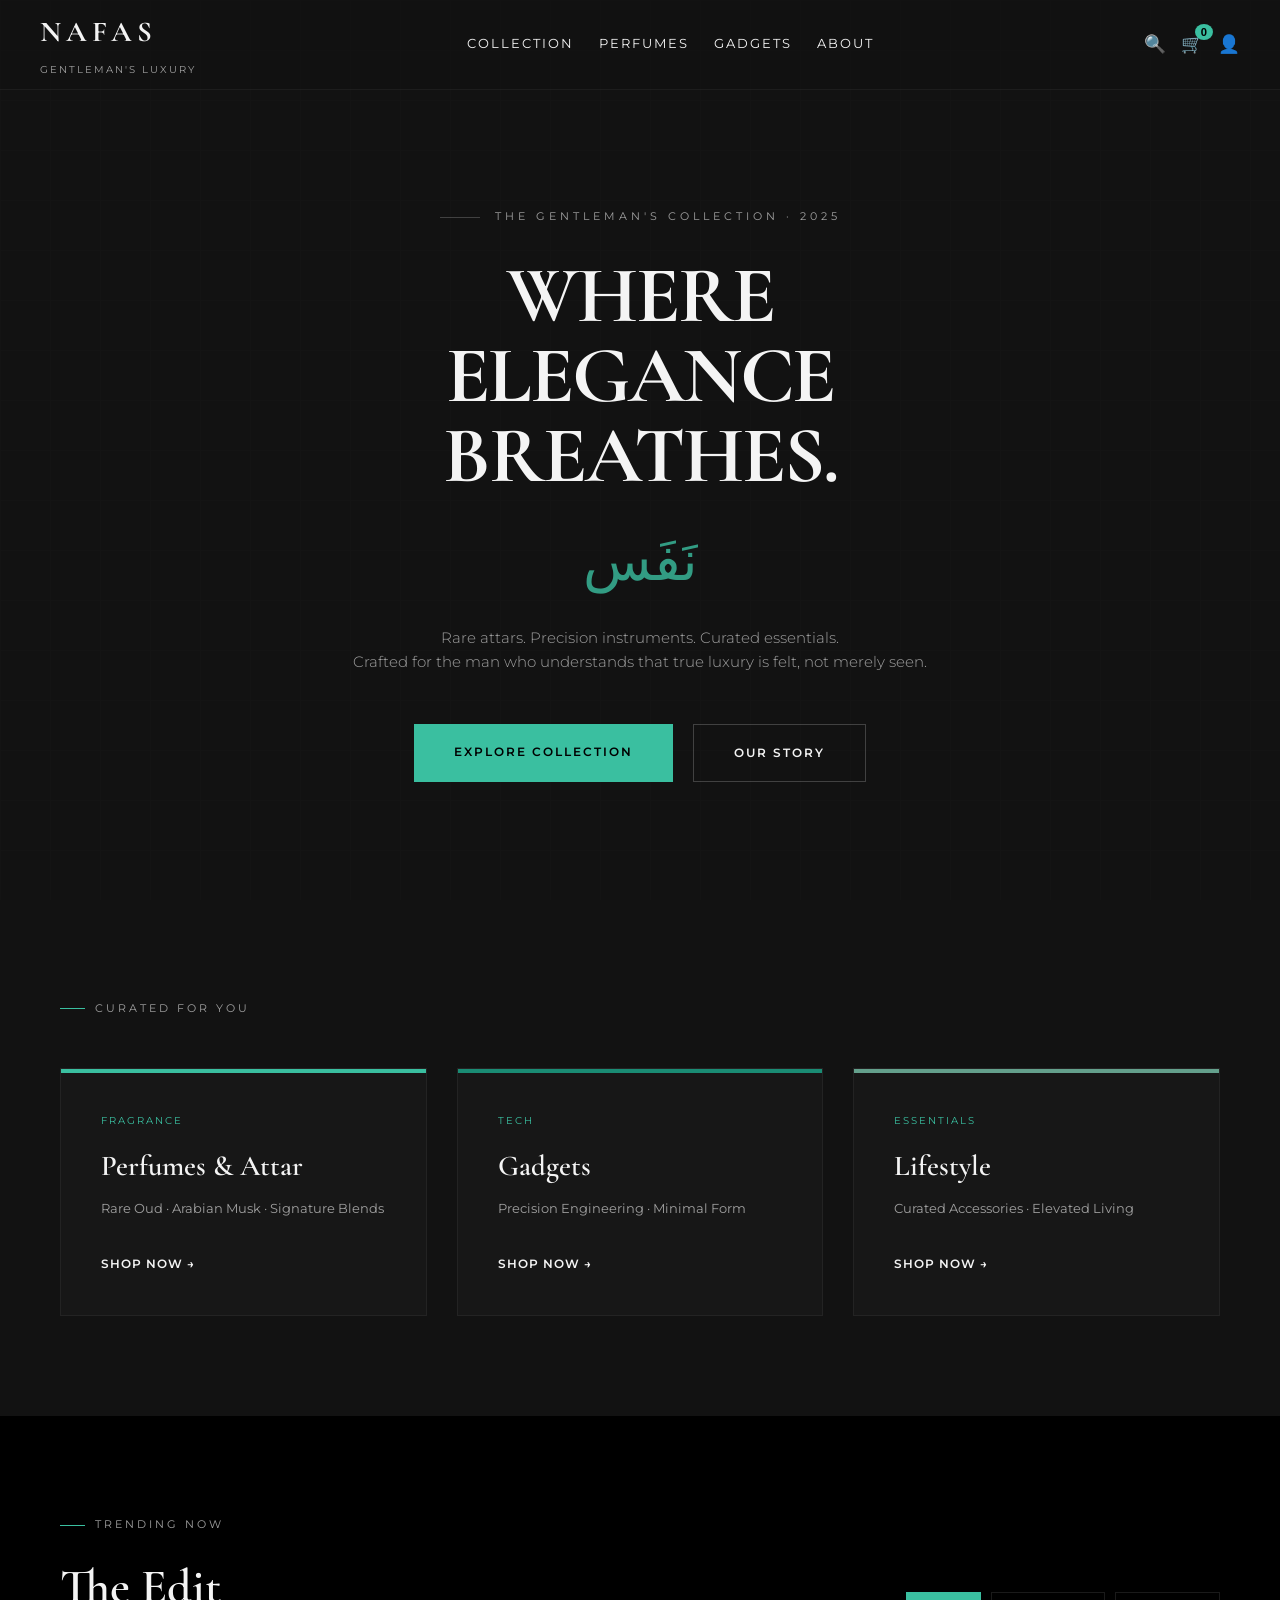
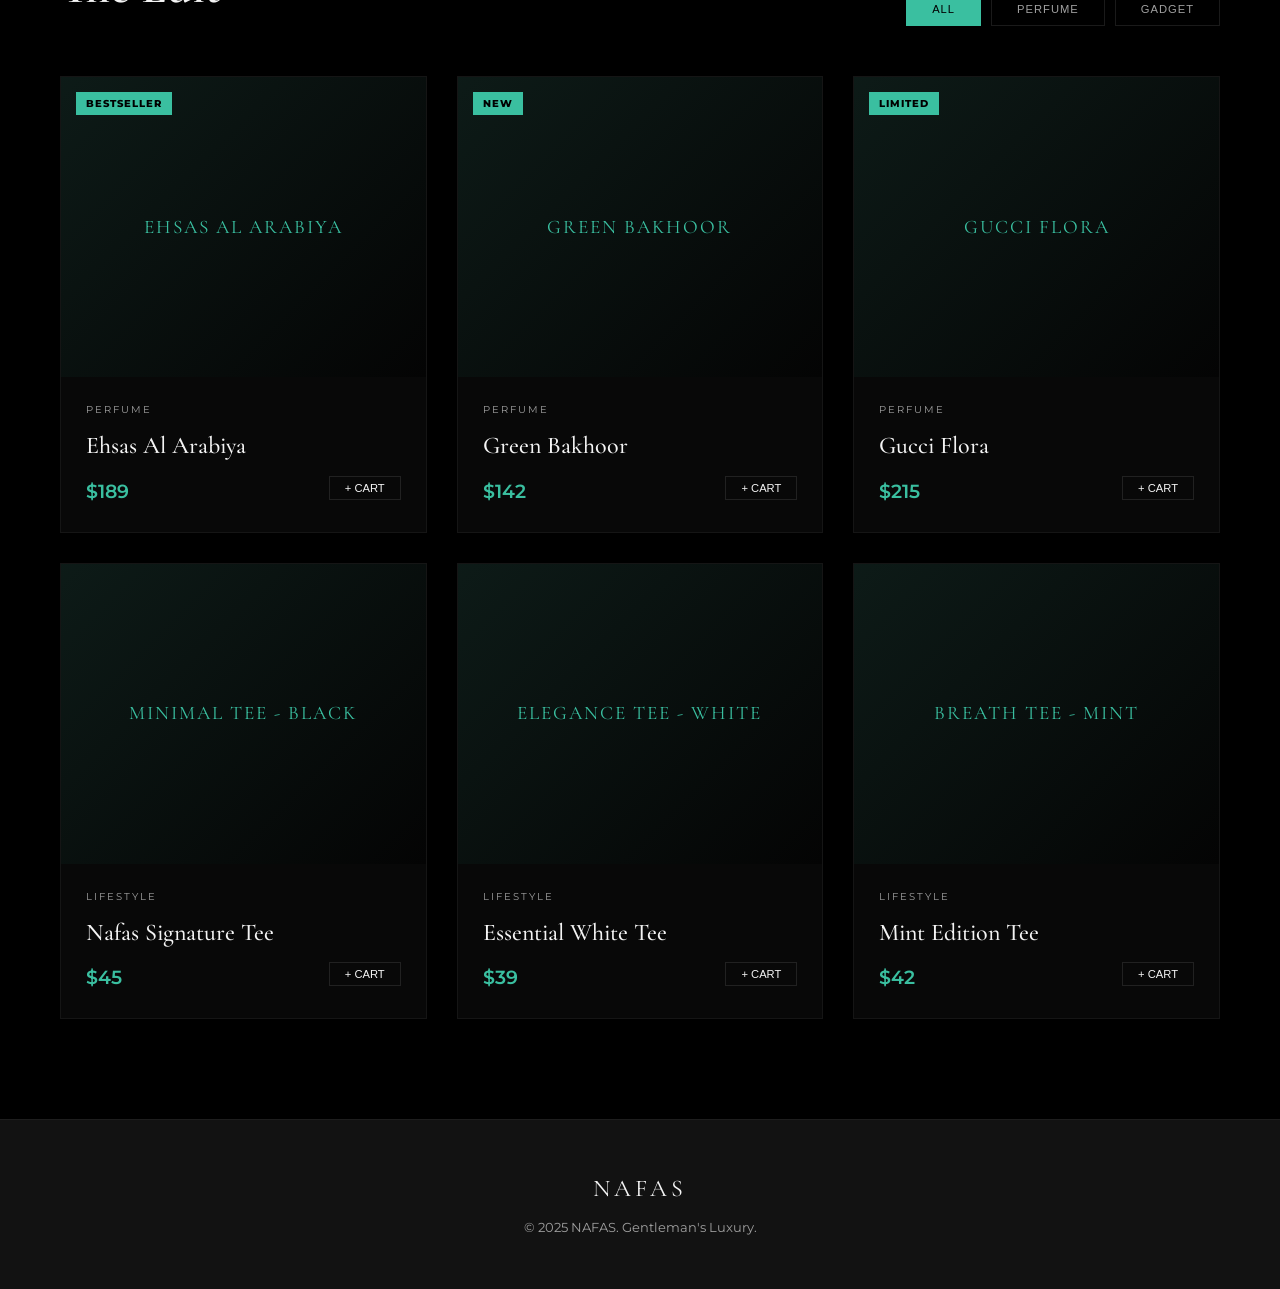
==== index.html @ 3e306fe2 "added premium section" ====
<!DOCTYPE html>
<html lang="en">

<head>
    <meta charset="UTF-8">
    <meta name="viewport" content="width=device-width, initial-scale=1.0">
    <title>NAFAS | Gentleman's Luxury</title>
    <link
        href="https://fonts.googleapis.com/css2?family=Cormorant+Garamond:wght@600;700&family=Montserrat:wght@300;400;600&display=swap"
        rel="stylesheet">
    <link rel="stylesheet" href="style.css">
</head>

<body>

    <header id="header">
        <div class="logo">
            <span class="logo-name">NAFAS</span>
            <span class="logo-tag">GENTLEMAN'S LUXURY</span>
        </div>
        <nav>
            <a href="#products">Collection</a>
            <a href="#products">Perfumes</a>
            <a href="#products">Gadgets</a>
            <a href="#about">About</a>
        </nav>
        <div class="header-icons">
            <button class="icon-btn" title="Search">🔍</button>
            <button class="icon-btn" id="cart-open-btn" title="Cart">
                🛒 <span class="cart-badge" id="cart-badge">0</span>
            </button>
            <button class="icon-btn" title="Account">👤</button>
        </div>
    </header>

    <section class="hero" id="home">
        <div class="hero-grid-bg"></div>
        <div class="hero-content">
            <div class="hero-eyebrow">
                <div class="eyebrow-line"></div>
                <span class="eyebrow-text">THE GENTLEMAN'S COLLECTION · 2025</span>
            </div>
            <h1 class="hero-title">WHERE<br>ELEGANCE<br>BREATHES.</h1>
            <div class="hero-arabic">نَفَس</div>
            <p class="hero-desc">
                Rare attars. Precision instruments. Curated essentials.<br>
                Crafted for the man who understands that true luxury is felt, not merely seen.
            </p>
            <div class="hero-ctas">
                <a href="#products" class="btn btn-primary">EXPLORE COLLECTION</a>
                <a href="#about" class="btn btn-outline">OUR STORY</a>
            </div>
        </div>
    </section>

    <section class="categories">
        <div class="container">
            <div class="section-eyebrow">
                <div class="section-eyebrow-line"></div>
                <span class="section-eyebrow-text">CURATED FOR YOU</span>
            </div>
            <div class="cat-grid">
                <div class="cat-card">
                    <div class="cat-top-bar mint"></div>
                    <div class="cat-body">
                        <div class="cat-tag">FRAGRANCE</div>
                        <h3>Perfumes & Attar</h3>
                        <p>Rare Oud · Arabian Musk · Signature Blends</p>
                        <a href="#products" class="cat-cta">SHOP NOW →</a>
                    </div>
                </div>
                <div class="cat-card">
                    <div class="cat-top-bar dark-mint"></div>
                    <div class="cat-body">
                        <div class="cat-tag">TECH</div>
                        <h3>Gadgets</h3>
                        <p>Precision Engineering · Minimal Form</p>
                        <a href="#products" class="cat-cta">SHOP NOW →</a>
                    </div>
                </div>
                <div class="cat-card">
                    <div class="cat-top-bar soft-mint"></div>
                    <div class="cat-body">
                        <div class="cat-tag">ESSENTIALS</div>
                        <h3>Lifestyle</h3>
                        <p>Curated Accessories · Elevated Living</p>
                        <a href="#products" class="cat-cta">SHOP NOW →</a>
                    </div>
                </div>
            </div>
        </div>
    </section>

    <section class="products" id="products">
        <div class="container">
            <div class="products-header">
                <div>
                    <div class="section-eyebrow">
                        <div class="section-eyebrow-line"></div>
                        <span class="section-eyebrow-text">TRENDING NOW</span>
                    </div>
                    <h2 class="section-heading">The Edit</h2>
                </div>
                <div class="filters">
                    <button class="filter-btn active">ALL</button>
                    <button class="filter-btn">PERFUME</button>
                    <button class="filter-btn">GADGET</button>
                </div>
            </div>
            <div class="product-grid" id="product-grid">
                <div class="product-card">
                    <div class="badge">BESTSELLER</div>
                    <div class="product-img">Ehsas Al Arabiya</div>
                    <div class="product-info">
                        <span class="cat">PERFUME</span>
                        <h3>Ehsas Al Arabiya</h3>
                        <p class="price">$189</p>
                        <button class="add-to-cart-btn">+ CART</button>
                    </div>
                </div>

                <div class="product-card">
                    <div class="badge">NEW</div>
                    <div class="product-img">Green Bakhoor</div>
                    <div class="product-info">
                        <span class="cat">PERFUME</span>
                        <h3>Green Bakhoor</h3>
                        <p class="price">$142</p>
                        <button class="add-to-cart-btn">+ CART</button>
                    </div>
                </div>

                <div class="product-card">
                    <div class="badge">LIMITED</div>
                    <div class="product-img">Gucci Flora</div>
                    <div class="product-info">
                        <span class="cat">PERFUME</span>
                        <h3>Gucci Flora</h3>
                        <p class="price">$215</p>
                        <button class="add-to-cart-btn">+ CART</button>
                    </div>
                </div>

                <div class="product-card">
                    <div class="product-img">Minimal Tee - Black</div>
                    <div class="product-info">
                        <span class="cat">LIFESTYLE</span>
                        <h3>Nafas Signature Tee</h3>
                        <p class="price">$45</p>
                        <button class="add-to-cart-btn">+ CART</button>
                    </div>
                </div>

                <div class="product-card">
                    <div class="product-img">Elegance Tee - White</div>
                    <div class="product-info">
                        <span class="cat">LIFESTYLE</span>
                        <h3>Essential White Tee</h3>
                        <p class="price">$39</p>
                        <button class="add-to-cart-btn">+ CART</button>
                    </div>
                </div>

                <div class="product-card">
                    <div class="product-img">Breath Tee - Mint</div>
                    <div class="product-info">
                        <span class="cat">LIFESTYLE</span>
                        <h3>Mint Edition Tee</h3>
                        <p class="price">$42</p>
                        <button class="add-to-cart-btn">+ CART</button>
                    </div>
                </div>
            </div>
        </div>
    </section>

    <footer id="footer">
        <div class="container">
            <div class="footer-logo">NAFAS</div>
            <p>&copy; 2025 NAFAS. Gentleman's Luxury.</p>
        </div>
    </footer>

</body>

</html>
---- style.css ----
/* ১. কালার এবং ফন্ট ভেরিয়েবল - ক্লডের কালার প্যালেট */
:root {
    --mint: #3ABFA0;
    /* ক্লডের মেইন মিন্ট গ্রিন */
    --mint-dark: #1A8C74;
    /* ডার্ক ক্যাটাগরি বারের জন্য */
    --mint-soft: #64A08C;
    /* সফট ক্যাটাগরি বারের জন্য */
    --bg-dark: #121212;
    /* ডার্ক ব্যাকগ্রাউন্ড */
    --bg-grid: #1a1a1a;
    /* গ্রিড লাইনের কালার */
    --text-light: #f4f4f4;
    --text-muted: #a0a0a0;
    --font-fancy: 'Cormorant Garamond', serif;
    --font-main: 'Montserrat', sans-serif;
}

* {
    margin: 0;
    padding: 0;
    box-sizing: border-box;
}

body {
    font-family: var(--font-main);
    background-color: var(--bg-dark);
    color: var(--text-light);
    line-height: 1.6;
    overflow-x: hidden;
    scroll-behavior: smooth;
}

.container {
    max-width: 1200px;
    margin: 0 auto;
    padding: 0 20px;
}

/* ২. হেডার ডিজাইন - ক্লডের মতো ক্লিন এবং পজিশনড */
#header {
    height: 90px;
    display: flex;
    justify-content: space-between;
    align-items: center;
    padding: 0 40px;
    background: rgba(18, 18, 18, 0.95);
    position: fixed;
    top: 0;
    width: 100%;
    z-index: 1000;
    border-bottom: 1px solid rgba(255, 255, 255, 0.05);
}

.logo {
    text-align: left;
}

.logo-name {
    font-family: var(--font-fancy);
    font-size: 1.8rem;
    letter-spacing: 5px;
    font-weight: 700;
    display: block;
}

.logo-tag {
    font-size: 0.6rem;
    letter-spacing: 2px;
    color: var(--text-muted);
    text-transform: uppercase;
}

#header nav {
    display: flex;
    gap: 25px;
}

#header nav a {
    text-decoration: none;
    color: var(--text-light);
    font-size: 0.8rem;
    letter-spacing: 2px;
    text-transform: uppercase;
    font-weight: 400;
    transition: 0.3s;
}

#header nav a:hover {
    color: var(--mint);
}

.header-icons {
    display: flex;
    gap: 15px;
    align-items: center;
}

.icon-btn {
    background: none;
    border: none;
    color: var(--text-light);
    font-size: 1.1rem;
    cursor: pointer;
    position: relative;
}

.cart-badge {
    background: var(--mint);
    color: #000;
    font-size: 0.7rem;
    font-weight: bold;
    padding: 2px 6px;
    border-radius: 50%;
    position: absolute;
    top: -10px;
    right: -10px;
}

/* ৩. হিরো সেকশন - গ্রিড ব্যাকগ্রাউন্ড এবং টেক্সট লেআউট */
.hero {
    height: 100vh;
    display: flex;
    align-items: center;
    justify-content: center;
    text-align: center;
    position: relative;
    padding-top: 90px;
    /* হেডারের জন্য */
}

/* CSS দিয়ে ডার্ক গ্রিড ব্যাকগ্রাউন্ড বানানো */
.hero-grid-bg {
    position: absolute;
    top: 0;
    left: 0;
    width: 100%;
    height: 100%;
    background-color: var(--bg-dark);
    background-image:
        linear-gradient(var(--bg-grid) 1px, transparent 1px),
        linear-gradient(90deg, var(--bg-grid) 1px, transparent 1px);
    background-size: 50px 50px;
    /* গ্রিডের আকার */
    opacity: 0.3;
}

.hero-content {
    z-index: 10;
    max-width: 800px;
}

.hero-eyebrow {
    display: flex;
    align-items: center;
    justify-content: center;
    gap: 15px;
    margin-bottom: 30px;
}

.eyebrow-line {
    width: 40px;
    height: 1px;
    background: rgba(255, 255, 255, 0.2);
}

.eyebrow-text {
    font-size: 0.7rem;
    letter-spacing: 4px;
    color: var(--text-muted);
}

.hero-title {
    font-family: var(--font-fancy);
    font-size: 5rem;
    line-height: 1;
    font-weight: 700;
    text-transform: uppercase;
    letter-spacing: -2px;
    margin-bottom: 20px;
}

.hero-arabic {
    font-size: 3.5rem;
    color: var(--mint);
    opacity: 0.8;
    margin-bottom: 20px;
    font-weight: 400;
}

.hero-desc {
    font-size: 0.95rem;
    color: var(--text-muted);
    margin-bottom: 50px;
    font-weight: 300;
}

.hero-ctas {
    display: flex;
    gap: 20px;
    justify-content: center;
}

/* বাটন ডিজাইন */
.btn {
    padding: 18px 40px;
    text-decoration: none;
    font-size: 0.75rem;
    letter-spacing: 2px;
    text-transform: uppercase;
    font-weight: 600;
    transition: 0.4s;
}

.btn-primary {
    background-color: var(--mint);
    color: #000;
}

.btn-primary:hover {
    background-color: #fff;
}

.btn-outline {
    border: 1px solid rgba(255, 255, 255, 0.2);
    color: var(--text-light);
}

.btn-outline:hover {
    border-color: var(--mint);
    color: var(--mint);
}

/* ৪. ক্যাটাগরি সেকশন */
.categories {
    padding: 100px 0;
    background: var(--bg-dark);
}

.cat-grid {
    display: grid;
    grid-template-columns: repeat(3, 1fr);
    gap: 30px;
    margin-top: 50px;
}

.cat-card {
    background: rgba(255, 255, 255, 0.02);
    border: 1px solid rgba(255, 255, 255, 0.05);
    transition: 0.3s;
    position: relative;
    overflow: hidden;
}

.cat-card:hover {
    border-color: var(--mint);
    transform: translateY(-5px);
}

.cat-top-bar {
    height: 4px;
    width: 100%;
}

.cat-top-bar.mint {
    background: var(--mint);
}

.cat-top-bar.dark-mint {
    background: var(--mint-dark);
}

.cat-top-bar.soft-mint {
    background: var(--mint-soft);
}

.cat-body {
    padding: 40px;
    position: relative;
}

.cat-tag {
    font-size: 0.6rem;
    letter-spacing: 2px;
    color: var(--mint);
    margin-bottom: 15px;
}

.cat-card h3 {
    font-family: var(--font-fancy);
    font-size: 1.8rem;
    margin-bottom: 10px;
    font-weight: 600;
}

.cat-card p {
    font-size: 0.8rem;
    color: var(--text-muted);
    margin-bottom: 30px;
}

.cat-cta {
    text-decoration: none;
    color: var(--text-light);
    font-size: 0.75rem;
    font-weight: 600;
    letter-spacing: 1px;
}

/* ৫. প্রোডাক্ট সেকশন */
.products {
    padding: 100px 0;
    background: #000;
}

/* কালো ব্যাকগ্রাউন্ড প্রোডাক্টের জন্য */
.products-header {
    display: flex;
    justify-content: space-between;
    align-items: flex-end;
    margin-bottom: 50px;
}

.section-eyebrow {
    display: flex;
    align-items: center;
    gap: 10px;
    margin-bottom: 15px;
}

.section-eyebrow-line {
    width: 25px;
    height: 1px;
    background: var(--mint);
}

.section-eyebrow-text {
    font-size: 0.7rem;
    letter-spacing: 3px;
    color: var(--text-muted);
    text-transform: uppercase;
}

.section-heading {
    font-family: var(--font-fancy);
    font-size: 3rem;
    font-weight: 600;
}

.filters {
    display: flex;
    gap: 10px;
}

.filter-btn {
    background: none;
    border: 1px solid rgba(255, 255, 255, 0.1);
    color: var(--text-muted);
    padding: 10px 25px;
    font-size: 0.7rem;
    letter-spacing: 1px;
    cursor: pointer;
    transition: 0.3s;
}

.filter-btn.active,
.filter-btn:hover {
    background: var(--mint);
    color: #000;
    border-color: var(--mint);
}

/* প্রোডাক্ট গ্রিড ২ লাইনে ৩টি করে */
.product-grid {
    display: grid;
    grid-template-columns: repeat(3, 1fr);
    /* ৩টি কলাম */
    gap: 30px;
    width: 100%;
}

.product-card {
    background: rgba(255, 255, 255, 0.03);
    border: 1px solid rgba(255, 255, 255, 0.05);
    position: relative;
    transition: 0.4s;
    text-align: left;
}

.product-card:hover {
    border-color: var(--mint);
    transform: translateY(-5px);
}

.product-img {
    height: 300px;
    background: linear-gradient(135deg, rgba(58, 191, 160, 0.1), rgba(0, 0, 0, 0.5));
    display: flex;
    align-items: center;
    justify-content: center;
    font-family: var(--font-fancy);
    font-size: 1.2rem;
    letter-spacing: 2px;
    color: var(--mint);
    text-transform: uppercase;
}

.badge {
    position: absolute;
    top: 15px;
    left: 15px;
    background: var(--mint);
    color: #000;
    font-size: 0.6rem;
    font-weight: 800;
    padding: 4px 10px;
    z-index: 5;
    letter-spacing: 1px;
}

.product-info {
    padding: 25px;
}

.cat {
    font-size: 0.6rem;
    letter-spacing: 2px;
    color: var(--text-muted);
    display: block;
    margin-bottom: 10px;
}

.product-info h3 {
    font-family: var(--font-fancy);
    font-size: 1.5rem;
    margin-bottom: 10px;
    font-weight: 500;
}

.price {
    color: var(--mint);
    font-weight: 600;
    font-size: 1.2rem;
    display: inline-block;
}

.add-to-cart-btn {
    float: right;
    background: none;
    border: 1px solid rgba(255, 255, 255, 0.1);
    color: var(--text-light);
    padding: 5px 15px;
    font-size: 0.7rem;
    cursor: pointer;
    transition: 0.3s;
}

.add-to-cart-btn:hover {
    background: var(--white);
    color: #000;
}

/* মোবাইল রেসপন্সিভ - ফোনে গেলে ১টি করে কলাম হবে */
@media (max-width: 900px) {
    .product-grid {
        grid-template-columns: repeat(2, 1fr);
    }
}

@media (max-width: 600px) {
    .product-grid {
        grid-template-columns: 1fr;
    }
}

.product-placeholder {
    color: var(--text-muted);
    font-size: 0.9rem;
}

/* ৬. ফুটার */
footer {
    padding: 50px 0;
    text-align: center;
    border-top: 1px solid rgba(255, 255, 255, 0.05);
    background: var(--bg-dark);
}

.footer-logo {
    font-family: var(--font-fancy);
    font-size: 1.5rem;
    letter-spacing: 4px;
    margin-bottom: 10px;
}

footer p {
    font-size: 0.8rem;
    color: var(--text-muted);
}
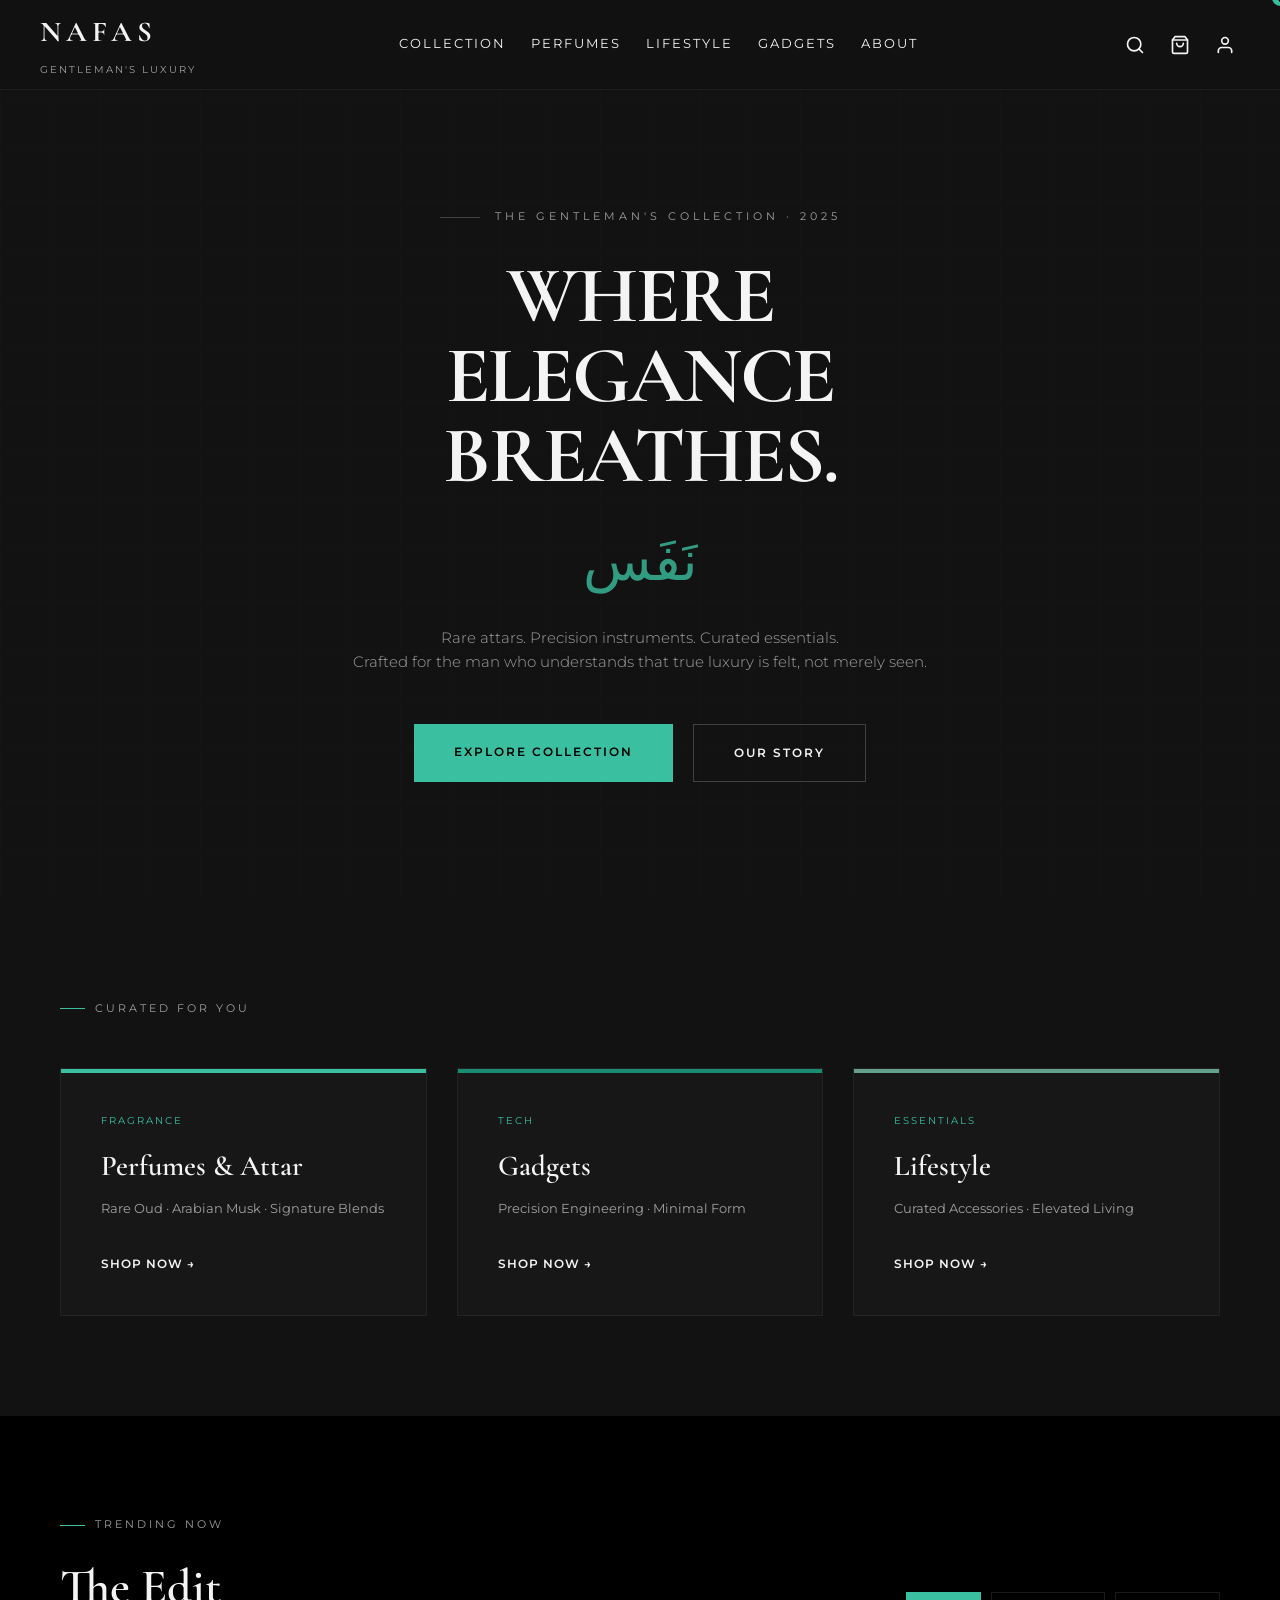
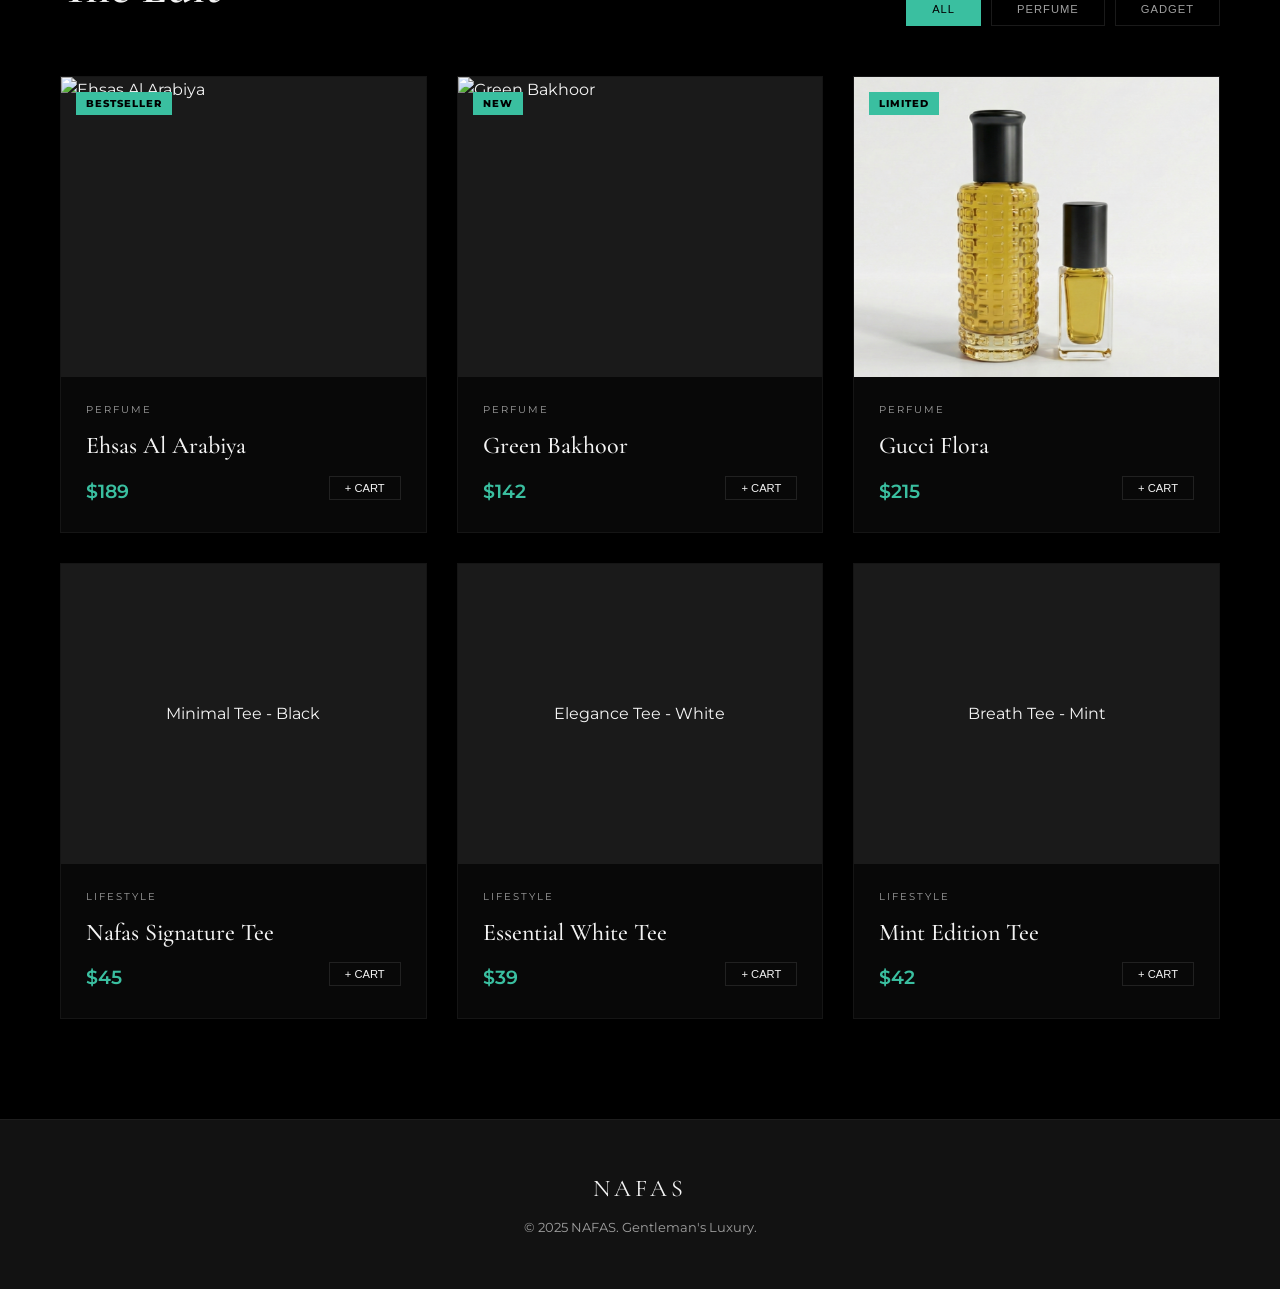
==== commit 2b951ccc: "Image section Update" ====
--- a/index.html
+++ b/index.html
@@ -21,15 +21,36 @@
         <nav>
             <a href="#products">Collection</a>
             <a href="#products">Perfumes</a>
+            <a href="#products">Lifestyle</a>
             <a href="#products">Gadgets</a>
             <a href="#about">About</a>
         </nav>
         <div class="header-icons">
-            <button class="icon-btn" title="Search">🔍</button>
+            <button class="icon-btn" title="Search">
+                <svg width="20" height="20" viewBox="0 0 24 24" fill="none" stroke="currentColor" stroke-width="2"
+                    stroke-linecap="round" stroke-linejoin="round">
+                    <circle cx="11" cy="11" r="8"></circle>
+                    <line x1="21" y1="21" x2="16.65" y2="16.65"></line>
+                </svg>
+            </button>
+
             <button class="icon-btn" id="cart-open-btn" title="Cart">
-                🛒 <span class="cart-badge" id="cart-badge">0</span>
+                <svg width="20" height="20" viewBox="0 0 24 24" fill="none" stroke="currentColor" stroke-width="2"
+                    stroke-linecap="round" stroke-linejoin="round">
+                    <path d="M6 2 3 6v14a2 2 0 0 0 2 2h14a2 2 0 0 0 2-2V6l-3-4Z"></path>
+                    <line x1="3" y1="6" x2="21" y2="6"></line>
+                    <path d="M16 10a4 4 0 0 1-8 0"></path>
+                </svg>
+                <span class="cart-badge" id="cart-badge">0</span>
             </button>
-            <button class="icon-btn" title="Account">👤</button>
+
+            <button class="icon-btn" title="Account">
+                <svg width="20" height="20" viewBox="0 0 24 24" fill="none" stroke="currentColor" stroke-width="2"
+                    stroke-linecap="round" stroke-linejoin="round">
+                    <path d="M20 21v-2a4 4 0 0 0-4-4H8a4 4 0 0 0-4 4v2"></path>
+                    <circle cx="12" cy="7" r="4"></circle>
+                </svg>
+            </button>
         </div>
     </header>
 
@@ -110,7 +131,9 @@
             <div class="product-grid" id="product-grid">
                 <div class="product-card">
                     <div class="badge">BESTSELLER</div>
-                    <div class="product-img">Ehsas Al Arabiya</div>
+                    <div class="product-img">
+                        <img src="images/ehsas.png" alt="Ehsas Al Arabiya">
+                    </div>
                     <div class="product-info">
                         <span class="cat">PERFUME</span>
                         <h3>Ehsas Al Arabiya</h3>
@@ -121,7 +144,9 @@
 
                 <div class="product-card">
                     <div class="badge">NEW</div>
-                    <div class="product-img">Green Bakhoor</div>
+                    <div class="product-img">
+                        <img src="images/green-bakhoor.png" alt="Green Bakhoor">
+                    </div>
                     <div class="product-info">
                         <span class="cat">PERFUME</span>
                         <h3>Green Bakhoor</h3>
@@ -132,7 +157,9 @@
 
                 <div class="product-card">
                     <div class="badge">LIMITED</div>
-                    <div class="product-img">Gucci Flora</div>
+                    <div class="product-img">
+                        <img src="images/flora.png" alt="Gucci Flora">
+                    </div>
                     <div class="product-info">
                         <span class="cat">PERFUME</span>
                         <h3>Gucci Flora</h3>
--- a/style.css
+++ b/style.css
@@ -100,9 +100,22 @@
     background: none;
     border: none;
     color: var(--text-light);
-    font-size: 1.1rem;
     cursor: pointer;
-    position: relative;
+    display: flex;
+    /* আইকনটি সেন্টারে রাখার জন্য */
+    align-items: center;
+    justify-content: center;
+    padding: 5px;
+    transition: 0.3s;
+}
+
+.icon-btn svg {
+    transition: stroke 0.3s ease;
+}
+
+.icon-btn:hover svg {
+    stroke: var(--mint);
+    /* হোভার করলে মিন্ট কালার হবে */
 }
 
 .cart-badge {
@@ -393,16 +406,35 @@
 }
 
 .product-img {
+    width: 100%;
     height: 300px;
-    background: linear-gradient(135deg, rgba(58, 191, 160, 0.1), rgba(0, 0, 0, 0.5));
+    /* এখানে একটি ফিক্সড হাইট দিন, যা সব ছবির জন্য সমান হবে */
+    background-color: #1a1a1a;
+    overflow: hidden;
     display: flex;
     align-items: center;
     justify-content: center;
-    font-family: var(--font-fancy);
-    font-size: 1.2rem;
-    letter-spacing: 2px;
-    color: var(--mint);
-    text-transform: uppercase;
+}
+
+.product-img img {
+    width: 100%;
+    height: 100%;
+    /* magic property: এটি ছবিকে চ্যাপ্টা না করে ফ্রেম অনুযায়ী ক্রপ করে নেবে */
+    object-fit: cover;
+    display: block;
+    transition: transform 0.5s ease;
+}
+
+/* হোভার করলে হালকা জুম ইফেক্ট (ঐচ্ছিক) */
+.product-card:hover .product-img img {
+    transform: scale(1.05);
+}
+
+
+
+.product-card:hover .product-img img {
+    transform: scale(1.1);
+    /* হোভার করলে ছবি একটু জুম হবে (লাক্সারি ইফেক্ট) */
 }
 
 .badge {
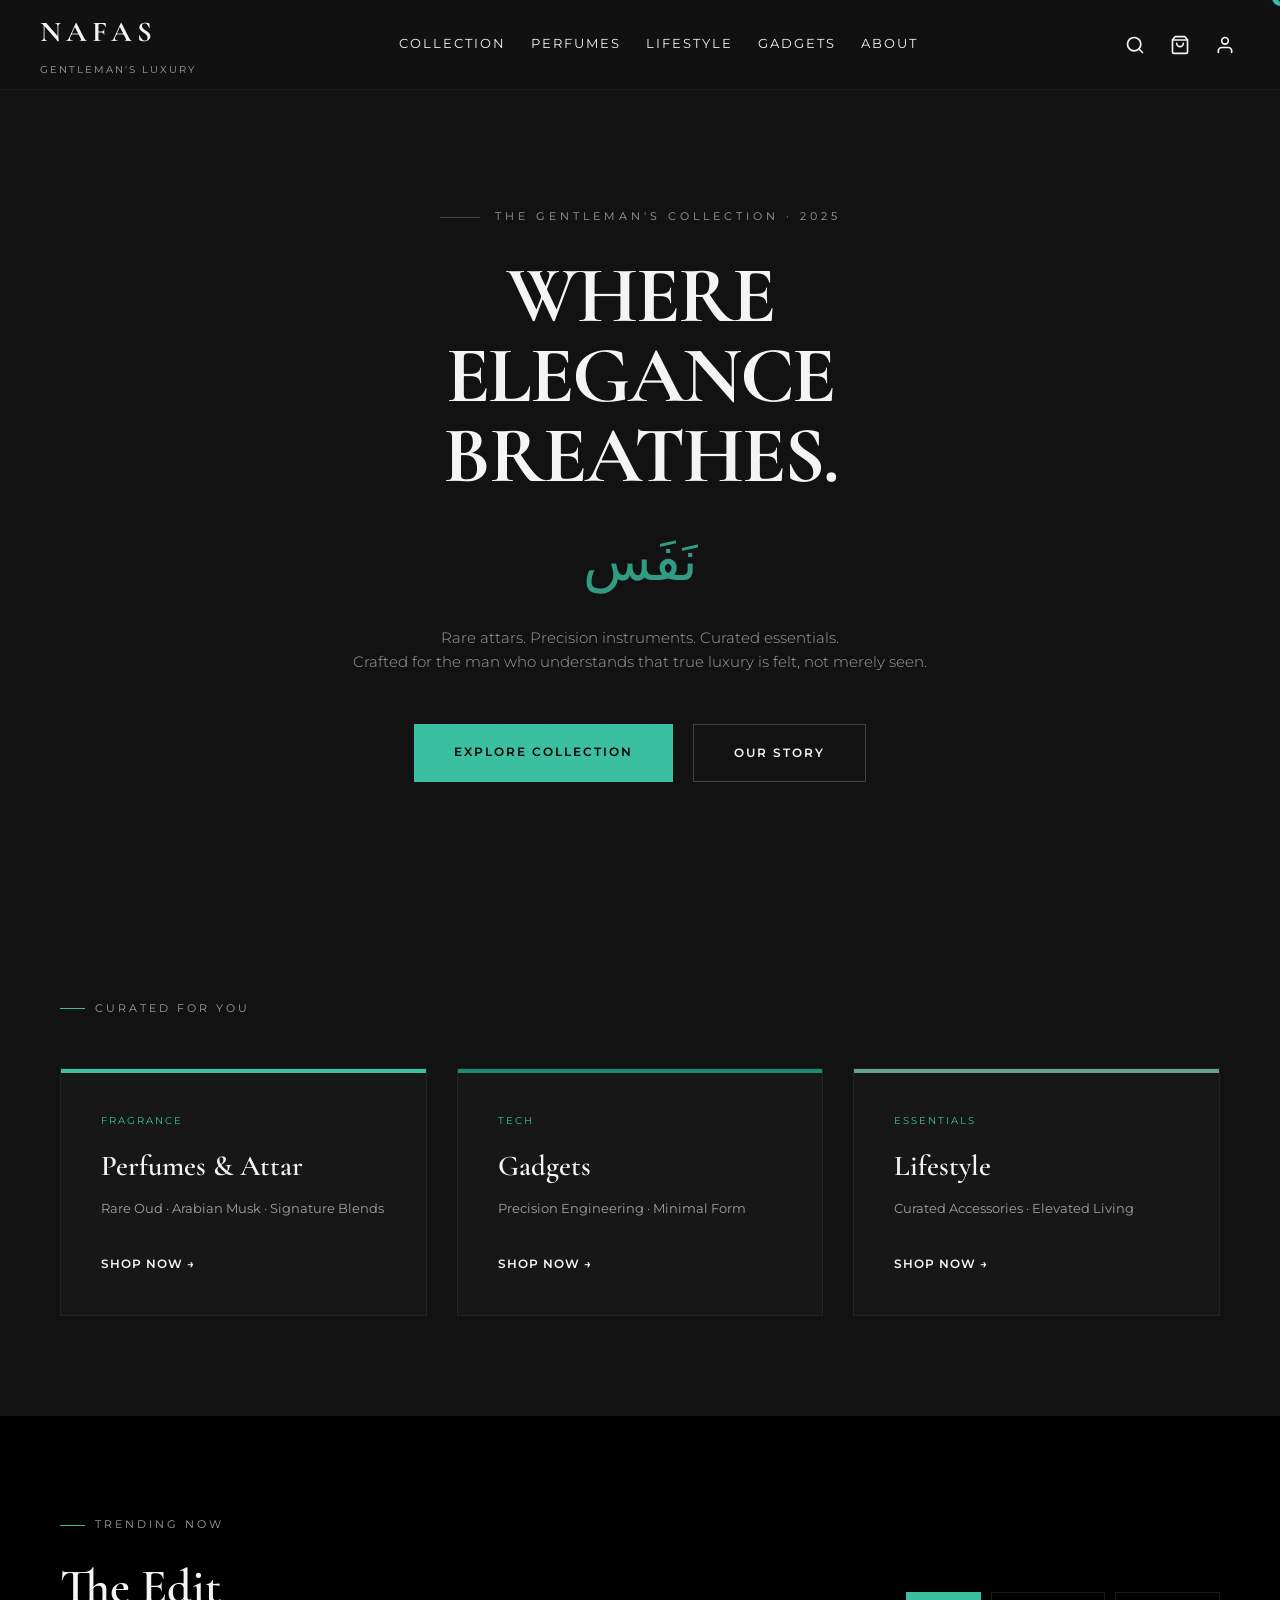
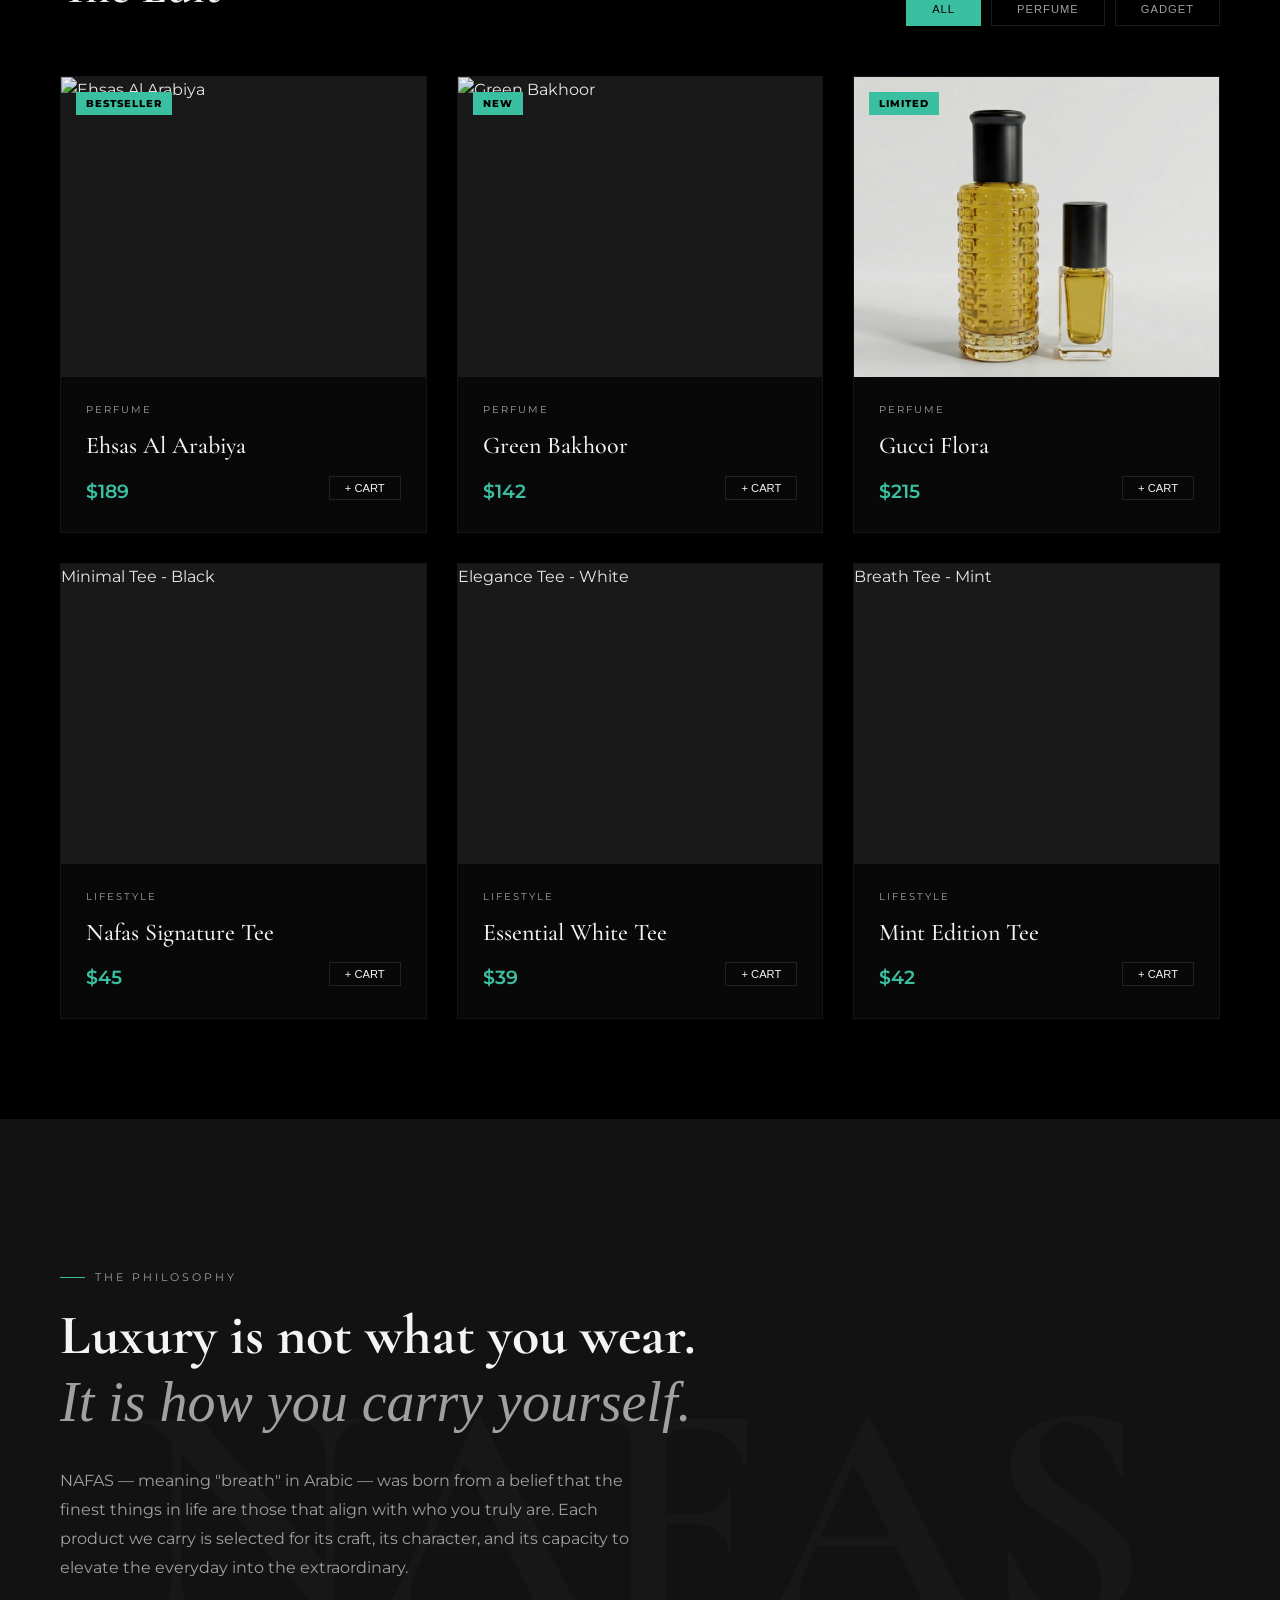
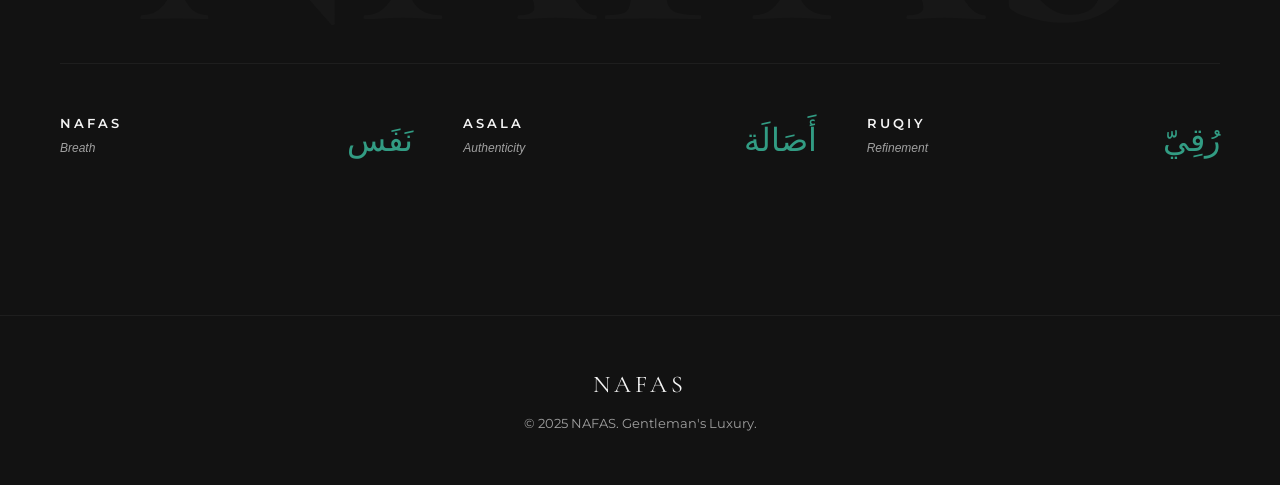
==== commit 8561f068: "new section" ====
--- a/index.html
+++ b/index.html
@@ -200,6 +200,54 @@
             </div>
         </div>
     </section>
+    
+    <section class="philosophy" id="about">
+    <div class="philosophy-watermark">NAFAS</div>
+    
+    <div class="container">
+        <div class="section-eyebrow">
+            <div class="section-eyebrow-line"></div>
+            <span class="section-eyebrow-text">THE PHILOSOPHY</span>
+        </div>
+
+        <div class="philosophy-content">
+            <h2 class="philosophy-quote">
+                Luxury is not what you wear. <br>
+                <span>It is how you carry yourself.</span>
+            </h2>
+            <p class="philosophy-body">
+                NAFAS — meaning "breath" in Arabic — was born from a belief that the finest 
+                things in life are those that align with who you truly are. Each product we 
+                carry is selected for its craft, its character, and its capacity to elevate 
+                the everyday into the extraordinary.
+            </p>
+        </div>
+
+        <div class="philosophy-words">
+            <div class="word-item">
+                <div class="word-meta">
+                    <span class="roman">NAFAS</span>
+                    <span class="meaning">Breath</span>
+                </div>
+                <div class="arabic">نَفَس</div>
+            </div>
+            <div class="word-item">
+                <div class="word-meta">
+                    <span class="roman">ASALA</span>
+                    <span class="meaning">Authenticity</span>
+                </div>
+                <div class="arabic">أَصَالَة</div>
+            </div>
+            <div class="word-item">
+                <div class="word-meta">
+                    <span class="roman">RUQIY</span>
+                    <span class="meaning">Refinement</span>
+                </div>
+                <div class="arabic">رُقِيّ</div>
+            </div>
+        </div>
+    </div>
+</section>
 
     <footer id="footer">
         <div class="container">
--- a/style.css
+++ b/style.css
@@ -406,23 +406,34 @@
 }
 
 .product-img {
+    position: relative;
+    /* ওভারলে পজিশন করার জন্য */
     width: 100%;
     height: 300px;
-    /* এখানে একটি ফিক্সড হাইট দিন, যা সব ছবির জন্য সমান হবে */
     background-color: #1a1a1a;
     overflow: hidden;
-    display: flex;
-    align-items: center;
-    justify-content: center;
+}
+
+/* ছবির ওপর একটি হালকা কালো আস্তরণ */
+.product-img::after {
+    content: '';
+    position: absolute;
+    top: 0;
+    left: 0;
+    width: 100%;
+    height: 100%;
+    background: rgba(0, 0, 0, 0.05);
+    /* এই মানটি বাড়ালে (যেমন 0.1) আরও ডার্ক হবে */
+    pointer-events: none;
+    /* যাতে ক্লিকের সমস্যা না হয় */
 }
 
 .product-img img {
     width: 100%;
     height: 100%;
-    /* magic property: এটি ছবিকে চ্যাপ্টা না করে ফ্রেম অনুযায়ী ক্রপ করে নেবে */
     object-fit: cover;
-    display: block;
-    transition: transform 0.5s ease;
+    /* একটু ব্রাইটনেস কমিয়ে সবগুলোকে সামঞ্জস্যপূর্ণ করা */
+    filter: brightness(0.95) contrast(1.1);
 }
 
 /* হোভার করলে হালকা জুম ইফেক্ট (ঐচ্ছিক) */
@@ -492,6 +503,102 @@
     color: #000;
 }
 
+.philosophy {
+    padding: 150px 0;
+    background-color: var(--bg-dark);
+    position: relative;
+    overflow: hidden;
+}
+
+/* ব্যাকগ্রাউন্ড ওয়াটারমার্ক */
+.philosophy-watermark {
+    position: absolute;
+    top: 50%;
+    left: 50%;
+    transform: translate(-50%, -50%);
+    font-family: var(--font-fancy);
+    font-size: 25vw; /* স্ক্রিন অনুযায়ী বড় হবে */
+    font-weight: 700;
+    color: rgba(255, 255, 255, 0.02); /* একদম হালকা */
+    pointer-events: none;
+    z-index: 1;
+}
+
+.philosophy .container {
+    position: relative;
+    z-index: 2;
+}
+
+.philosophy-content {
+    max-width: 800px;
+    margin-bottom: 80px;
+}
+
+.philosophy-quote {
+    font-family: var(--font-fancy);
+    font-size: 3.5rem;
+    line-height: 1.2;
+    margin-bottom: 30px;
+}
+
+.philosophy-quote span {
+    color: var(--text-muted);
+    font-style: italic;
+    font-weight: 400;
+}
+
+.philosophy-body {
+    font-size: 1rem;
+    color: var(--text-muted);
+    max-width: 600px;
+    line-height: 1.8;
+}
+
+/* ৩টি শব্দের গ্রিড */
+.philosophy-words {
+    display: grid;
+    grid-template-columns: repeat(3, 1fr);
+    gap: 50px;
+    border-top: 1px solid rgba(255, 255, 255, 0.05);
+    padding-top: 50px;
+}
+
+.word-item {
+    display: flex;
+    justify-content: space-between;
+    align-items: flex-start;
+}
+
+.word-meta {
+    display: flex;
+    flex-direction: column;
+}
+
+.word-meta .roman {
+    font-size: 0.8rem;
+    letter-spacing: 3px;
+    font-weight: 600;
+    margin-bottom: 5px;
+}
+
+.word-meta .meaning {
+    font-size: 0.75rem;
+    color: var(--text-muted);
+    font-style: italic;
+}
+
+.word-item .arabic {
+    font-size: 2rem;
+    color: var(--mint);
+    opacity: 0.8;
+}
+
+/* মোবাইল রেসপন্সিভ */
+@media (max-width: 768px) {
+    .philosophy-quote { font-size: 2.5rem; }
+    .philosophy-words { grid-template-columns: 1fr; gap: 30px; }
+}
+
 /* মোবাইল রেসপন্সিভ - ফোনে গেলে ১টি করে কলাম হবে */
 @media (max-width: 900px) {
     .product-grid {
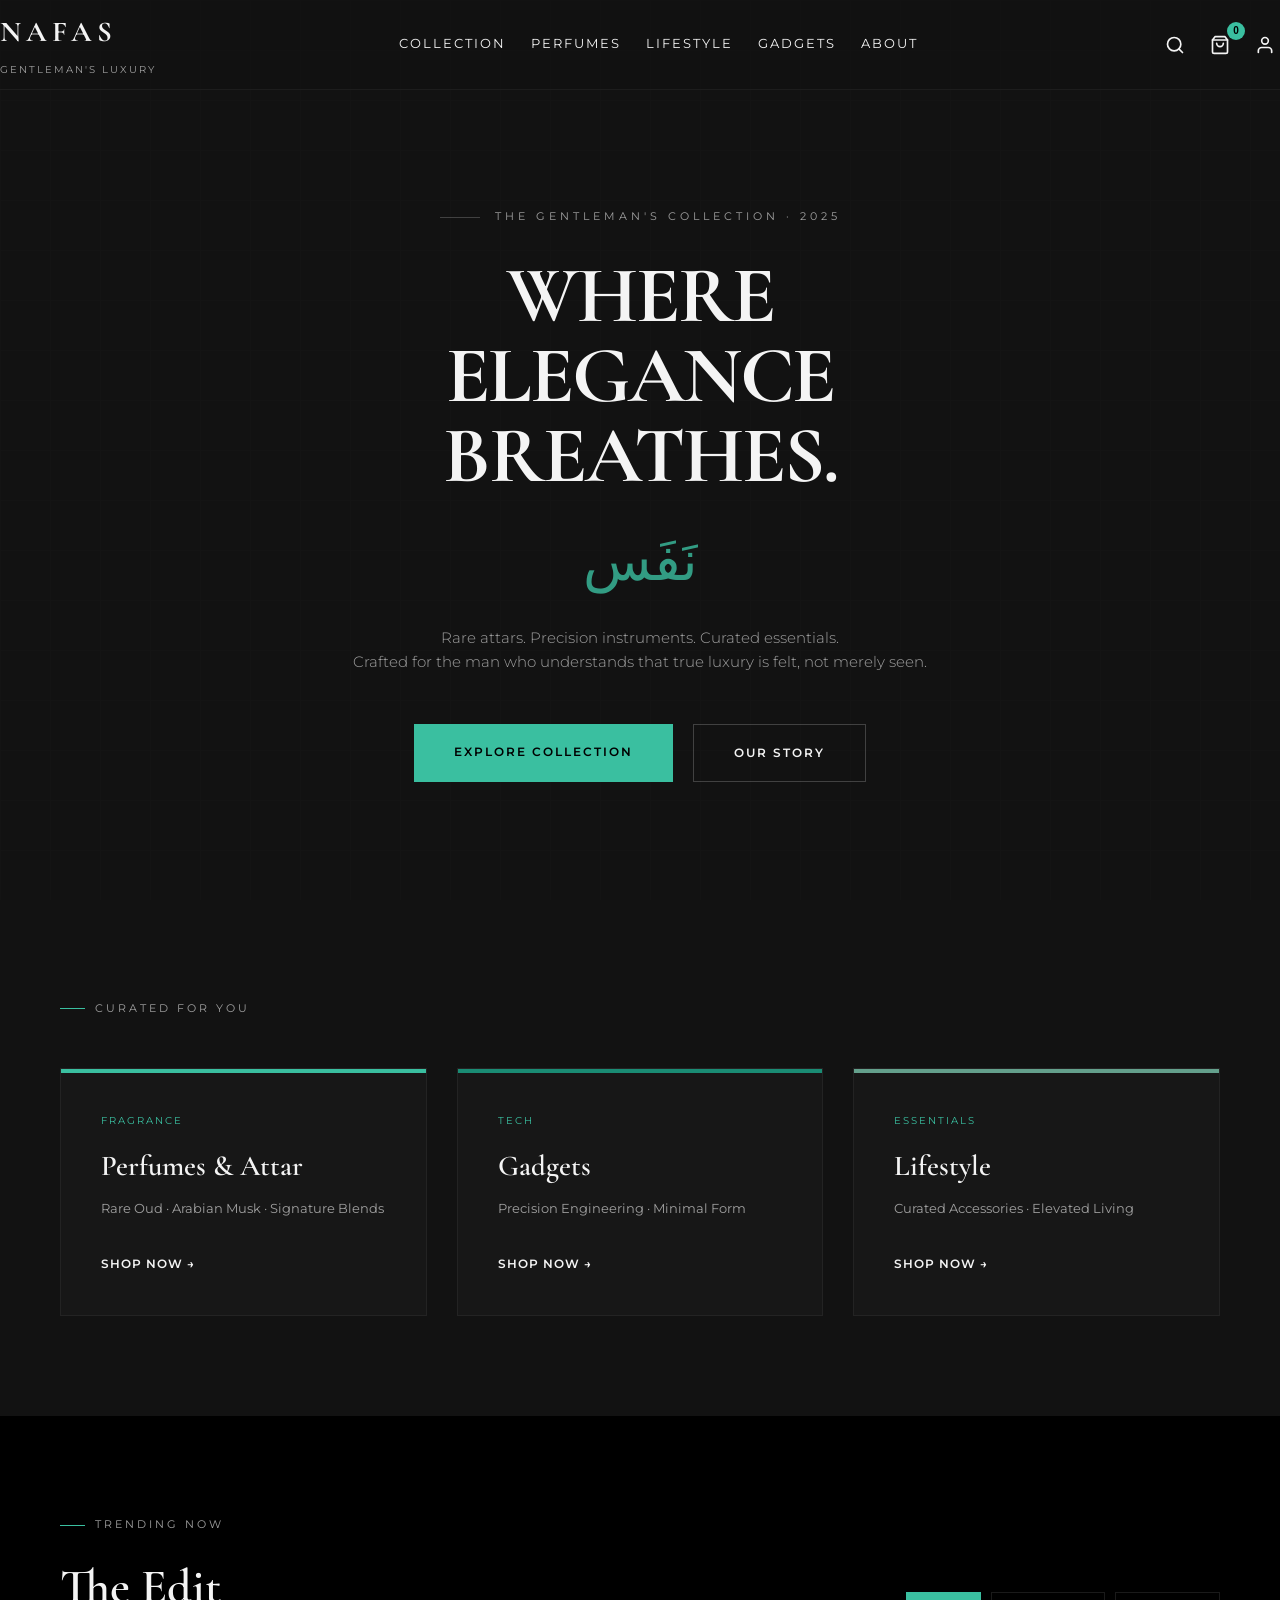
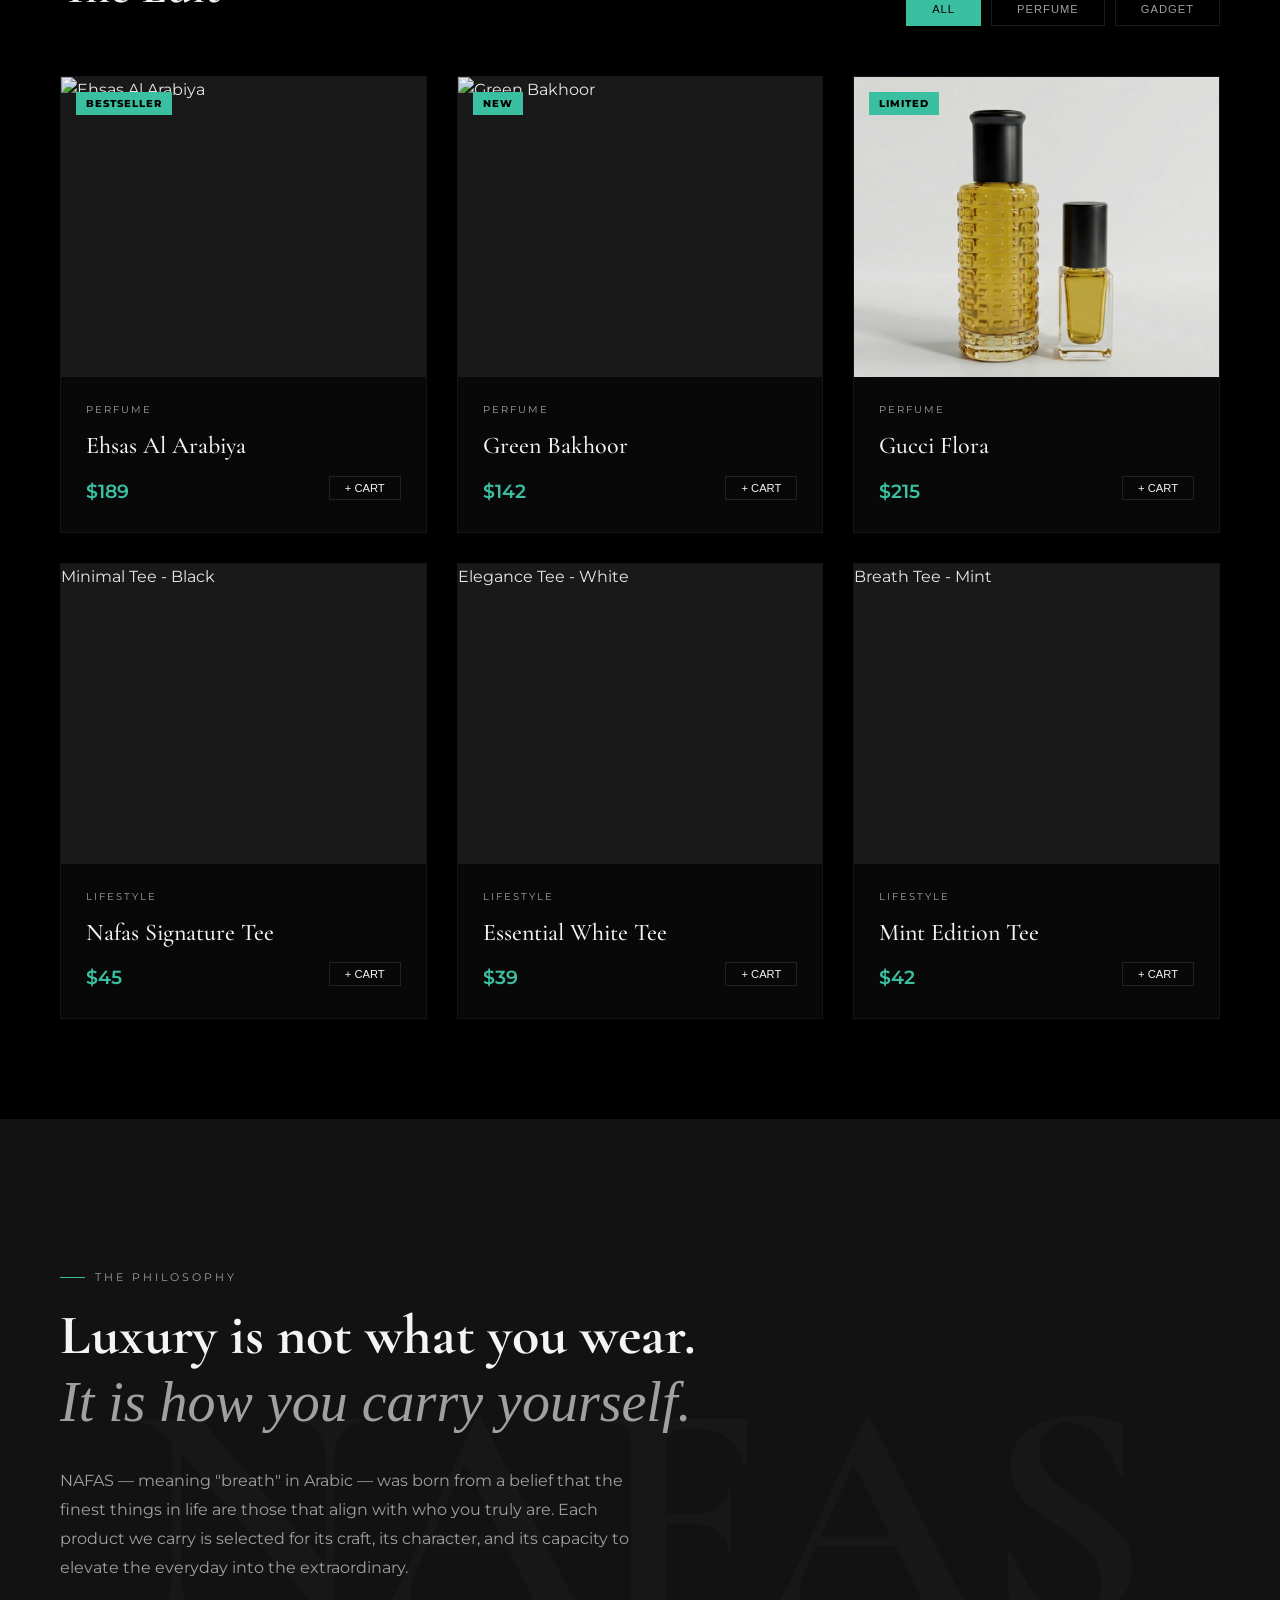
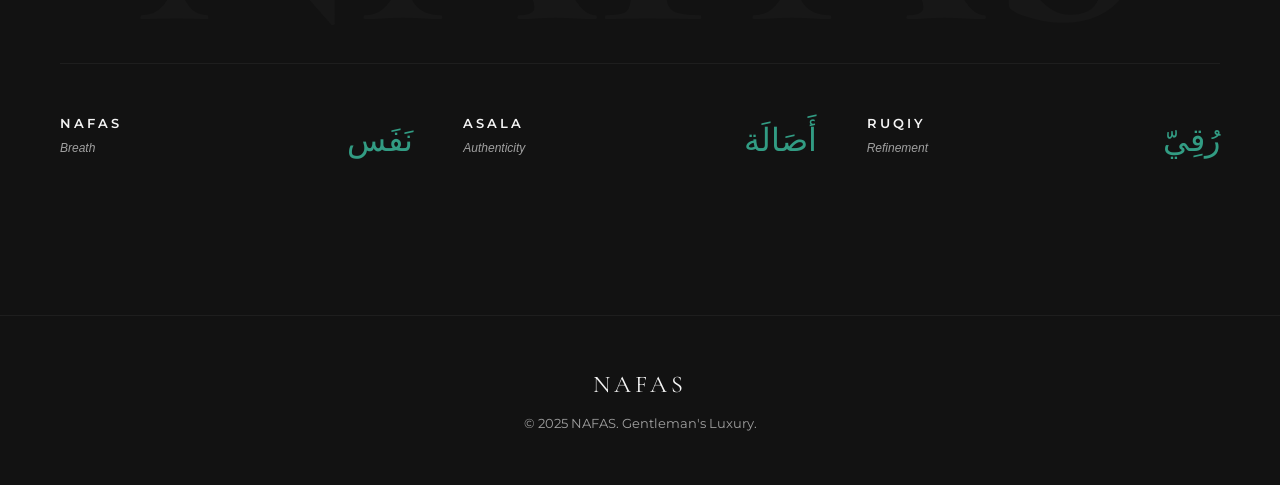
==== commit b5925727: "refresh one" ====
--- a/index.html
+++ b/index.html
@@ -34,14 +34,15 @@
                 </svg>
             </button>
 
-            <button class="icon-btn" id="cart-open-btn" title="Cart">
+            <button class="icon-btn" id="cart-open-btn" title="Cart" style="position: relative;">
                 <svg width="20" height="20" viewBox="0 0 24 24" fill="none" stroke="currentColor" stroke-width="2"
                     stroke-linecap="round" stroke-linejoin="round">
                     <path d="M6 2 3 6v14a2 2 0 0 0 2 2h14a2 2 0 0 0 2-2V6l-3-4Z"></path>
                     <line x1="3" y1="6" x2="21" y2="6"></line>
                     <path d="M16 10a4 4 0 0 1-8 0"></path>
                 </svg>
-                <span class="cart-badge" id="cart-badge">0</span>
+                <span id="cart-badge"
+                    style="position: absolute; top: -8px; right: -10px; background: #3ABFA0; color: #000; font-size: 10px; font-weight: bold; min-width: 18px; height: 18px; border-radius: 50%; display: flex; align-items: center; justify-content: center; z-index: 10;">0</span>
             </button>
 
             <button class="icon-btn" title="Account">
@@ -200,54 +201,54 @@
             </div>
         </div>
     </section>
-    
+
     <section class="philosophy" id="about">
-    <div class="philosophy-watermark">NAFAS</div>
-    
-    <div class="container">
-        <div class="section-eyebrow">
-            <div class="section-eyebrow-line"></div>
-            <span class="section-eyebrow-text">THE PHILOSOPHY</span>
-        </div>
-
-        <div class="philosophy-content">
-            <h2 class="philosophy-quote">
-                Luxury is not what you wear. <br>
-                <span>It is how you carry yourself.</span>
-            </h2>
-            <p class="philosophy-body">
-                NAFAS — meaning "breath" in Arabic — was born from a belief that the finest 
-                things in life are those that align with who you truly are. Each product we 
-                carry is selected for its craft, its character, and its capacity to elevate 
-                the everyday into the extraordinary.
-            </p>
-        </div>
-
-        <div class="philosophy-words">
-            <div class="word-item">
-                <div class="word-meta">
-                    <span class="roman">NAFAS</span>
-                    <span class="meaning">Breath</span>
-                </div>
-                <div class="arabic">نَفَس</div>
-            </div>
-            <div class="word-item">
-                <div class="word-meta">
-                    <span class="roman">ASALA</span>
-                    <span class="meaning">Authenticity</span>
-                </div>
-                <div class="arabic">أَصَالَة</div>
-            </div>
-            <div class="word-item">
-                <div class="word-meta">
-                    <span class="roman">RUQIY</span>
-                    <span class="meaning">Refinement</span>
-                </div>
-                <div class="arabic">رُقِيّ</div>
-            </div>
-        </div>
-    </div>
-</section>
+        <div class="philosophy-watermark">NAFAS</div>
+
+        <div class="container">
+            <div class="section-eyebrow">
+                <div class="section-eyebrow-line"></div>
+                <span class="section-eyebrow-text">THE PHILOSOPHY</span>
+            </div>
+
+            <div class="philosophy-content">
+                <h2 class="philosophy-quote">
+                    Luxury is not what you wear. <br>
+                    <span>It is how you carry yourself.</span>
+                </h2>
+                <p class="philosophy-body">
+                    NAFAS — meaning "breath" in Arabic — was born from a belief that the finest
+                    things in life are those that align with who you truly are. Each product we
+                    carry is selected for its craft, its character, and its capacity to elevate
+                    the everyday into the extraordinary.
+                </p>
+            </div>
+
+            <div class="philosophy-words">
+                <div class="word-item">
+                    <div class="word-meta">
+                        <span class="roman">NAFAS</span>
+                        <span class="meaning">Breath</span>
+                    </div>
+                    <div class="arabic">نَفَس</div>
+                </div>
+                <div class="word-item">
+                    <div class="word-meta">
+                        <span class="roman">ASALA</span>
+                        <span class="meaning">Authenticity</span>
+                    </div>
+                    <div class="arabic">أَصَالَة</div>
+                </div>
+                <div class="word-item">
+                    <div class="word-meta">
+                        <span class="roman">RUQIY</span>
+                        <span class="meaning">Refinement</span>
+                    </div>
+                    <div class="arabic">رُقِيّ</div>
+                </div>
+            </div>
+        </div>
+    </section>
 
     <footer id="footer">
         <div class="container">
@@ -256,6 +257,7 @@
         </div>
     </footer>
 
+    <script src="script.js"></script>
 </body>
 
 </html>
--- a/style.css
+++ b/style.css
@@ -31,6 +31,16 @@
     scroll-behavior: smooth;
 }
 
+html,
+body {
+    width: 100%;
+    margin: 0;
+    padding: 0;
+    overflow-x: hidden;
+    /* এটি জোর করে সাইড স্ক্রল বন্ধ করবে */
+    -webkit-overflow-scrolling: touch;
+}
+
 .container {
     max-width: 1200px;
     margin: 0 auto;
@@ -128,6 +138,8 @@
     position: absolute;
     top: -10px;
     right: -10px;
+    transition: transform 0.2s ease;
+    display: inline-block; /* ট্রান্সফর্ম কাজ করার জন্য এটি লাগে */
 }
 
 /* ৩. হিরো সেকশন - গ্রিড ব্যাকগ্রাউন্ড এবং টেক্সট লেআউট */
@@ -517,9 +529,11 @@
     left: 50%;
     transform: translate(-50%, -50%);
     font-family: var(--font-fancy);
-    font-size: 25vw; /* স্ক্রিন অনুযায়ী বড় হবে */
+    font-size: 25vw;
+    /* স্ক্রিন অনুযায়ী বড় হবে */
     font-weight: 700;
-    color: rgba(255, 255, 255, 0.02); /* একদম হালকা */
+    color: rgba(255, 255, 255, 0.02);
+    /* একদম হালকা */
     pointer-events: none;
     z-index: 1;
 }
@@ -593,22 +607,162 @@
     opacity: 0.8;
 }
 
-/* মোবাইল রেসপন্সিভ */
+/* ═══════════════════════════════════════════════════
+   RESPONSIVE DESIGN (FOR MOBILE & TABLET)
+════════════════════════════════════════════════════ */
+
+@media (max-width: 992px) {
+    .hero-title {
+        font-size: 3.5rem;
+    }
+
+    .philosophy-quote {
+        font-size: 2.8rem;
+    }
+}
+
 @media (max-width: 768px) {
-    .philosophy-quote { font-size: 2.5rem; }
-    .philosophy-words { grid-template-columns: 1fr; gap: 30px; }
-}
-
-/* মোবাইল রেসপন্সিভ - ফোনে গেলে ১টি করে কলাম হবে */
-@media (max-width: 900px) {
-    .product-grid {
-        grid-template-columns: repeat(2, 1fr);
-    }
-}
-
-@media (max-width: 600px) {
+
+    /* ১. নেভিগেশন - মোবাইলে মেনু লুকানো বা ছোট করা */
+    .nav-center {
+        display: none;
+    }
+
+    /* আপাতত মেনু লুকিয়ে রাখলাম (প্রোফেশনাল অ্যাপসের মতো) */
+
+    @media (max-width: 768px) {
+
+        /* হেডারের উচ্চতা অটো করে দেওয়া যাতে কন্টেন্ট জায়গা পায় */
+        #header {
+            height: auto;
+            padding: 15px 0;
+            flex-direction: column;
+            /* এলিমেন্টগুলো উপর-নিচে থাকবে */
+        }
+
+        .header-container {
+            flex-direction: column;
+            gap: 15px;
+        }
+
+        /* লোগোর নিচের ছোট ট্যাগলাইন মোবাইলে হাইড করে দেওয়া (জায়গা বাঁচাতে) */
+        .logo-tag {
+            display: none;
+        }
+
+        .logo-name {
+            font-size: 1.4rem;
+            letter-spacing: 3px;
+        }
+
+        /* মেনু আইটেমগুলো মোবাইলে পাশাপাশি সুন্দর করে সাজানো */
+        .nav-center {
+            display: flex;
+            flex-wrap: wrap;
+            /* জায়গা না হলে পরের লাইনে যাবে */
+            justify-content: center;
+            gap: 15px;
+            width: 100%;
+        }
+
+        .nav-center a {
+            font-size: 0.65rem;
+            /* ফন্ট সাইজ ছোট করা */
+            letter-spacing: 1px;
+        }
+
+        /* আইকনগুলো এক লাইনে নিচে রাখা */
+        .header-icons {
+            gap: 20px;
+        }
+
+        /* হিরো সেকশনের উপরের প্যাডিং বাড়ানো যাতে হেডারের নিচে না ঢোকে */
+        .hero {
+            padding-top: 180px;
+        }
+
+        .hero-title {
+            font-size: 2rem;
+            /* টাইটেল আরও ছোট করা যাতে স্ক্রিন থেকে বের না হয় */
+            width: 100%;
+        }
+    }
+
+    .logo-name {
+        font-size: 1.3rem;
+        letter-spacing: 2px;
+    }
+
+    /* ২. হিরো সেকশন */
+    .hero {
+        height: auto;
+        padding: 120px 0 60px;
+    }
+
+    .hero-title {
+        font-size: 2.8rem;
+        line-height: 1.1;
+    }
+
+    .hero-arabic {
+        font-size: 2.5rem;
+    }
+
+    .hero-ctas {
+        flex-direction: column;
+        gap: 10px;
+        padding: 0 20px;
+    }
+
+    .btn {
+        width: 100%;
+        margin: 0;
+    }
+
+    /* ৩. ক্যাটাগরি গ্রিড - ১টি কলাম */
+    .cat-grid {
+        grid-template-columns: 1fr;
+        gap: 20px;
+    }
+
+    /* ৪. প্রোডাক্ট গ্রিড - ১টি কলাম (আপনার ইচ্ছামতো ২টি করতে পারেন) */
     .product-grid {
         grid-template-columns: 1fr;
+        gap: 20px;
+    }
+
+    .product-img {
+        height: 350px;
+    }
+
+    /* ৫. ফিলোসফি সেকশন */
+    .philosophy {
+        padding: 80px 0;
+    }
+
+    .philosophy-quote {
+        font-size: 2rem;
+    }
+
+    .philosophy-words {
+        grid-template-columns: 1fr;
+        gap: 30px;
+    }
+
+    .philosophy-watermark {
+        font-size: 40vw;
+    }
+
+    /* মোবাইলে আরও বড় ওয়াটারমার্ক */
+}
+
+@media (max-width: 480px) {
+    .hero-title {
+        font-size: 2.2rem;
+    }
+
+    .section-heading {
+        font-size: 2rem;
     }
 }
 
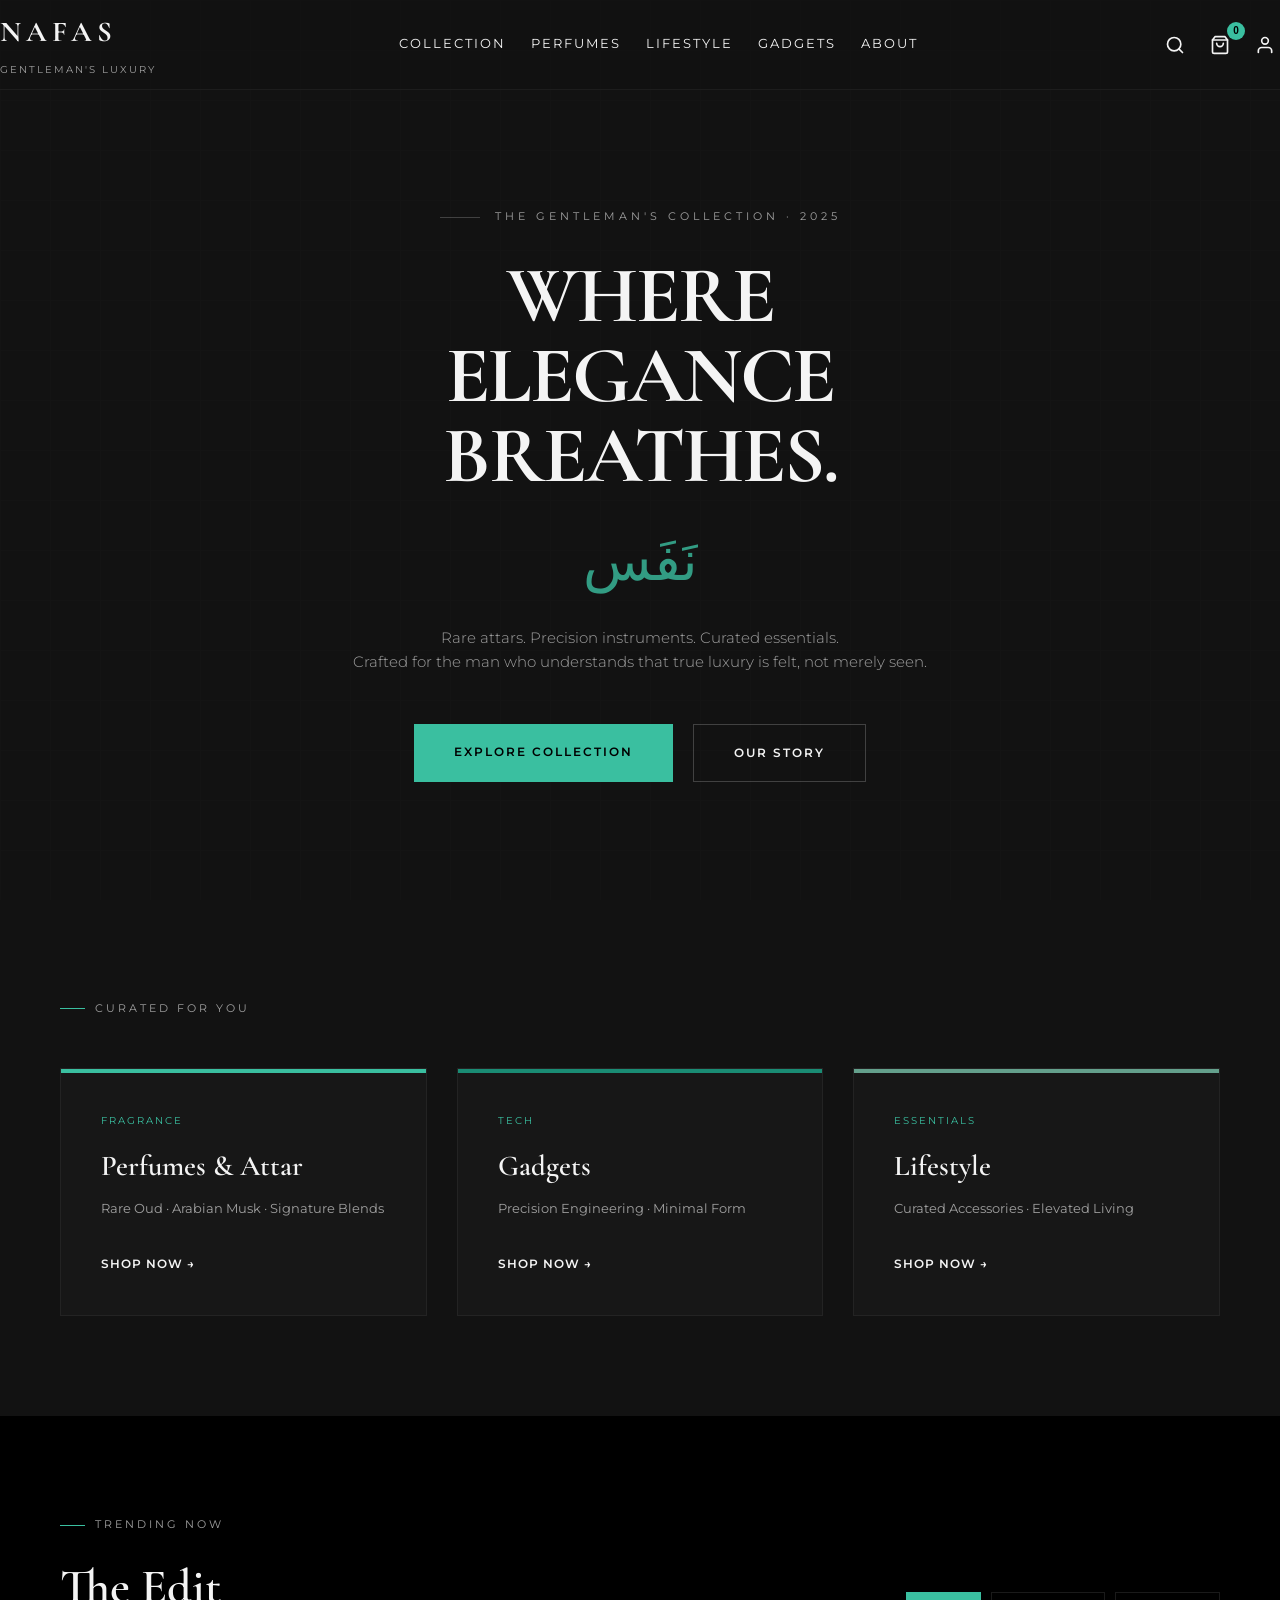
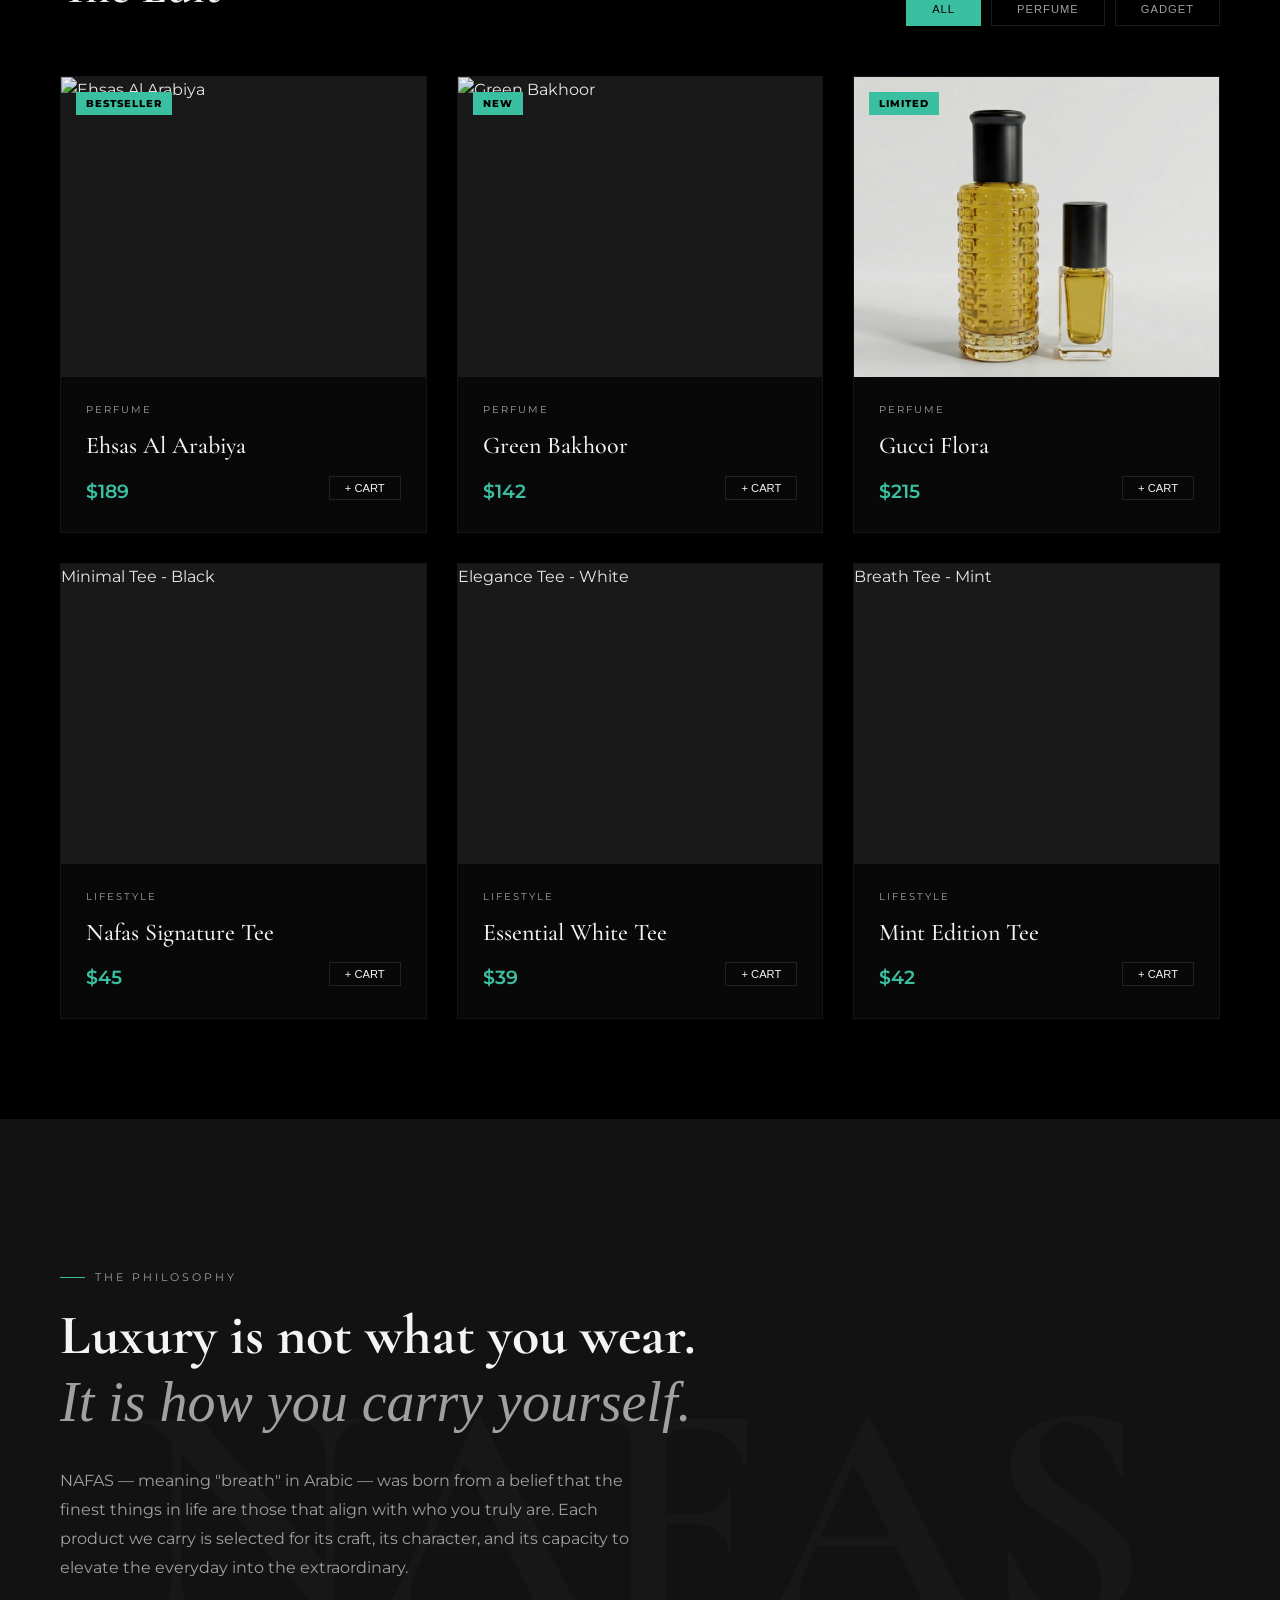
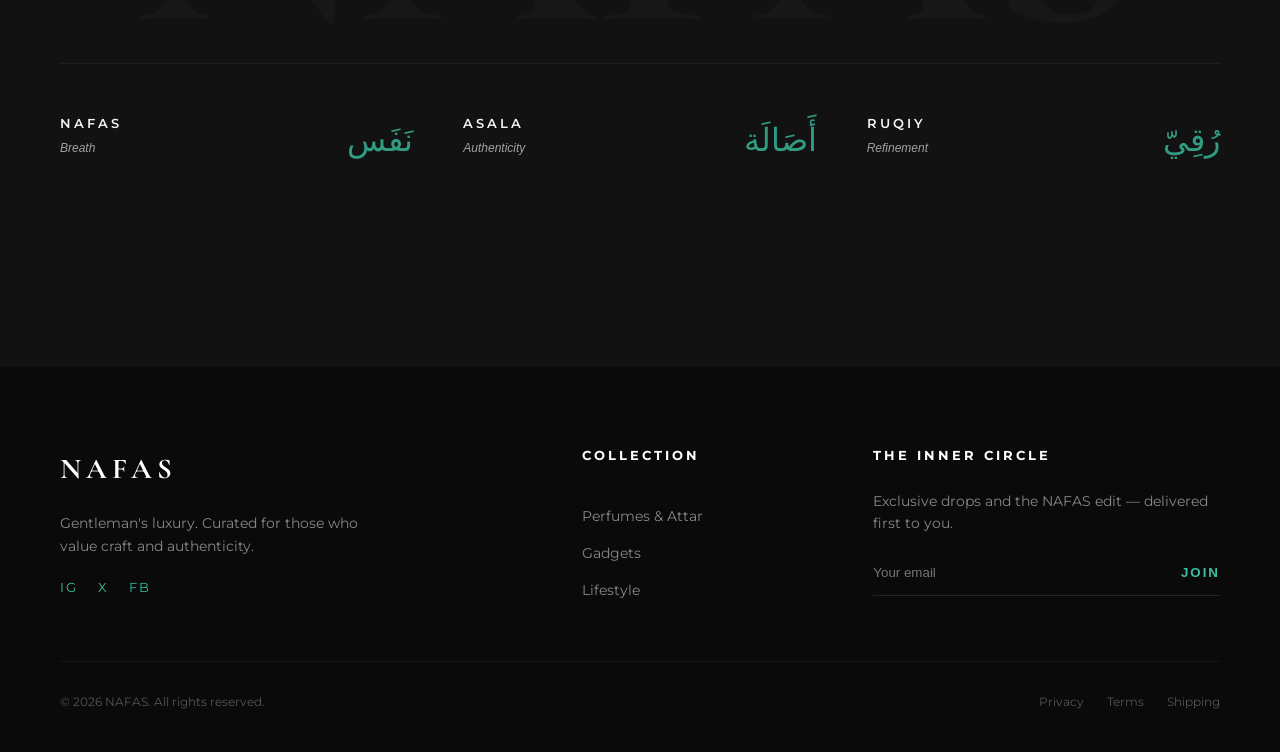
==== commit 63f4dd24: "android reponsive" ====
--- a/index.html
+++ b/index.html
@@ -250,14 +250,43 @@
         </div>
     </section>
 
-    <footer id="footer">
-        <div class="container">
-            <div class="footer-logo">NAFAS</div>
-            <p>&copy; 2025 NAFAS. Gentleman's Luxury.</p>
-        </div>
-    </footer>
+    <footer id="main-footer">
+    <div class="container">
+        <div class="footer-grid">
+            <div class="footer-brand">
+                <h2 class="logo-name">NAFAS</h2>
+                <p>Gentleman's luxury. Curated for those who value craft and authenticity.</p>
+                <div class="social-links">
+                    <a href="#">IG</a> <a href="#">X</a> <a href="#">FB</a>
+                </div>
+            </div>
+            <div class="footer-links">
+                <h4>COLLECTION</h4>
+                <a href="#">Perfumes & Attar</a>
+                <a href="#">Gadgets</a>
+                <a href="#">Lifestyle</a>
+            </div>
+            <div class="footer-newsletter">
+                <h4>THE INNER CIRCLE</h4>
+                <p>Exclusive drops and the NAFAS edit — delivered first to you.</p>
+                <div class="subscribe-box">
+                    <input type="email" placeholder="Your email">
+                    <button class="btn-sub">JOIN</button>
+                </div>
+            </div>
+        </div>
+        <div class="footer-bottom">
+            <p>&copy; 2026 NAFAS. All rights reserved.</p>
+            <div class="footer-legal">
+                <a href="#">Privacy</a> <a href="#">Terms</a> <a href="#">Shipping</a>
+            </div>
+        </div>
+    </div>
+</footer>
 
     <script src="script.js"></script>
 </body>
 
+
+
 </html>
--- a/style.css
+++ b/style.css
@@ -139,7 +139,8 @@
     top: -10px;
     right: -10px;
     transition: transform 0.2s ease;
-    display: inline-block; /* ট্রান্সফর্ম কাজ করার জন্য এটি লাগে */
+    display: inline-block;
+    /* ট্রান্সফর্ম কাজ করার জন্য এটি লাগে */
 }
 
 /* ৩. হিরো সেকশন - গ্রিড ব্যাকগ্রাউন্ড এবং টেক্সট লেআউট */
@@ -607,164 +608,99 @@
     opacity: 0.8;
 }
 
-/* ═══════════════════════════════════════════════════
+/* ===================================================
    RESPONSIVE DESIGN (FOR MOBILE & TABLET)
-════════════════════════════════════════════════════ */
-
-@media (max-width: 992px) {
+=================================================== */
+
+@media (max-width: 768px) {
+
+    /* সাইড স্ক্রল ফিক্স */
+    html,
+    body {
+        overflow-x: hidden;
+        width: 100%;
+        position: relative;
+    }
+
+    /* মোবাইল হেডার এডজাস্টমেন্ট */
+    #header {
+        height: auto !important;
+        padding: 10px 0 !important;
+    }
+
+    .header-container {
+        flex-direction: column !important;
+        gap: 10px;
+        padding: 0 15px;
+    }
+
+    /* আইকনগুলোকে লোগোর ডানে ফিক্সড রাখা */
+    .header-icons {
+        position: absolute;
+        right: 15px;
+        top: 15px;
+        gap: 15px;
+    }
+
+    .logo-name {
+        font-size: 1.2rem;
+        width: 100%;
+        text-align: left;
+    }
+
+    /* অ্যান্ড্রয়েড স্টাইল স্লাইডিং মেনু */
+    .nav-center {
+        display: flex !important;
+        width: 100vw;
+        overflow-x: auto;
+        white-space: nowrap;
+        padding: 10px 20px;
+        gap: 25px;
+        scrollbar-width: none;
+        border-top: 1px solid rgba(255, 255, 255, 0.05);
+    }
+
+    .nav-center::-webkit-scrollbar {
+        display: none;
+    }
+
+    .nav-center a {
+        font-size: 0.75rem;
+        letter-spacing: 1.5px;
+        flex-shrink: 0;
+        color: #fff;
+    }
+
+    /* হিরো ও গ্রিড ফিক্স */
+    .hero {
+        padding-top: 140px;
+        text-align: center;
+    }
+
     .hero-title {
-        font-size: 3.5rem;
-    }
-
-    .philosophy-quote {
-        font-size: 2.8rem;
-    }
-}
-
-@media (max-width: 768px) {
-
-    /* ১. নেভিগেশন - মোবাইলে মেনু লুকানো বা ছোট করা */
-    .nav-center {
-        display: none;
-    }
-
-    /* আপাতত মেনু লুকিয়ে রাখলাম (প্রোফেশনাল অ্যাপসের মতো) */
-
-    @media (max-width: 768px) {
-
-        /* হেডারের উচ্চতা অটো করে দেওয়া যাতে কন্টেন্ট জায়গা পায় */
-        #header {
-            height: auto;
-            padding: 15px 0;
-            flex-direction: column;
-            /* এলিমেন্টগুলো উপর-নিচে থাকবে */
-        }
-
-        .header-container {
-            flex-direction: column;
-            gap: 15px;
-        }
-
-        /* লোগোর নিচের ছোট ট্যাগলাইন মোবাইলে হাইড করে দেওয়া (জায়গা বাঁচাতে) */
-        .logo-tag {
-            display: none;
-        }
-
-        .logo-name {
-            font-size: 1.4rem;
-            letter-spacing: 3px;
-        }
-
-        /* মেনু আইটেমগুলো মোবাইলে পাশাপাশি সুন্দর করে সাজানো */
-        .nav-center {
-            display: flex;
-            flex-wrap: wrap;
-            /* জায়গা না হলে পরের লাইনে যাবে */
-            justify-content: center;
-            gap: 15px;
-            width: 100%;
-        }
-
-        .nav-center a {
-            font-size: 0.65rem;
-            /* ফন্ট সাইজ ছোট করা */
-            letter-spacing: 1px;
-        }
-
-        /* আইকনগুলো এক লাইনে নিচে রাখা */
-        .header-icons {
-            gap: 20px;
-        }
-
-        /* হিরো সেকশনের উপরের প্যাডিং বাড়ানো যাতে হেডারের নিচে না ঢোকে */
-        .hero {
-            padding-top: 180px;
-        }
-
-        .hero-title {
-            font-size: 2rem;
-            /* টাইটেল আরও ছোট করা যাতে স্ক্রিন থেকে বের না হয় */
-            width: 100%;
-        }
-    }
-
-    .logo-name {
-        font-size: 1.3rem;
-        letter-spacing: 2px;
-    }
-
-    /* ২. হিরো সেকশন */
-    .hero {
-        height: auto;
-        padding: 120px 0 60px;
-    }
-
-    .hero-title {
-        font-size: 2.8rem;
-        line-height: 1.1;
-    }
-
-    .hero-arabic {
-        font-size: 2.5rem;
-    }
-
-    .hero-ctas {
-        flex-direction: column;
-        gap: 10px;
-        padding: 0 20px;
-    }
-
-    .btn {
-        width: 100%;
-        margin: 0;
-    }
-
-    /* ৩. ক্যাটাগরি গ্রিড - ১টি কলাম */
+        font-size: 2.2rem;
+        line-height: 1.2;
+    }
+
+    .product-grid {
+        grid-template-columns: 1fr;
+        gap: 30px;
+    }
+
     .cat-grid {
         grid-template-columns: 1fr;
-        gap: 20px;
-    }
-
-    /* ৪. প্রোডাক্ট গ্রিড - ১টি কলাম (আপনার ইচ্ছামতো ২টি করতে পারেন) */
-    .product-grid {
+    }
+
+    .philosophy-quote {
+        font-size: 1.8rem;
+    }
+
+    .philosophy-words {
         grid-template-columns: 1fr;
         gap: 20px;
     }
-
-    .product-img {
-        height: 350px;
-    }
-
-    /* ৫. ফিলোসফি সেকশন */
-    .philosophy {
-        padding: 80px 0;
-    }
-
-    .philosophy-quote {
-        font-size: 2rem;
-    }
-
-    .philosophy-words {
-        grid-template-columns: 1fr;
-        gap: 30px;
-    }
-
-    .philosophy-watermark {
-        font-size: 40vw;
-    }
-
-    /* মোবাইলে আরও বড় ওয়াটারমার্ক */
-}
-
-@media (max-width: 480px) {
-    .hero-title {
-        font-size: 2.2rem;
-    }
-
-    .section-heading {
-        font-size: 2rem;
-    }
-}
+}
+
 
 .product-placeholder {
     color: var(--text-muted);
@@ -772,21 +708,89 @@
 }
 
 /* ৬. ফুটার */
-footer {
-    padding: 50px 0;
-    text-align: center;
+/* ===================================================
+   FOOTER SECTION
+=================================================== */
+
+#main-footer {
+    background-color: #0a0a0a;
+    padding: 80px 0 40px;
+    border-top: 1px solid rgba(58, 191, 160, 0.1);
+    color: #fff;
+    margin-top: 50px;
+}
+
+.footer-grid {
+    display: grid;
+    grid-template-columns: 2fr 1fr 1.5fr;
+    gap: 60px;
+    margin-bottom: 60px;
+}
+
+.footer-brand p {
+    color: #888;
+    margin: 20px 0;
+    max-width: 300px;
+    font-size: 0.9rem;
+}
+
+.social-links { display: flex; gap: 20px; }
+.social-links a { color: #3ABFA0; text-decoration: none; font-size: 0.8rem; letter-spacing: 2px; }
+
+.footer-links h4, .footer-newsletter h4 {
+    font-size: 0.8rem;
+    letter-spacing: 3px;
+    margin-bottom: 25px;
+    color: #fff;
+}
+
+.footer-links { display: flex; flex-direction: column; gap: 15px; }
+.footer-links a { color: #888; text-decoration: none; font-size: 0.85rem; transition: 0.3s; }
+.footer-links a:hover { color: #3ABFA0; }
+
+.footer-newsletter p { color: #888; font-size: 0.85rem; margin-bottom: 20px; }
+
+.subscribe-box {
+    display: flex;
+    border-bottom: 1px solid rgba(255, 255, 255, 0.1);
+    padding-bottom: 5px;
+}
+
+.subscribe-box input {
+    background: transparent;
+    border: none;
+    color: #fff;
+    padding: 10px 0;
+    width: 100%;
+    outline: none;
+}
+
+.btn-sub {
+    background: transparent;
+    border: none;
+    color: #3ABFA0;
+    letter-spacing: 2px;
+    font-weight: bold;
+    cursor: pointer;
+}
+
+.footer-bottom {
+    display: flex;
+    justify-content: space-between;
+    align-items: center;
+    padding-top: 30px;
     border-top: 1px solid rgba(255, 255, 255, 0.05);
-    background: var(--bg-dark);
-}
-
-.footer-logo {
-    font-family: var(--font-fancy);
-    font-size: 1.5rem;
-    letter-spacing: 4px;
-    margin-bottom: 10px;
-}
-
-footer p {
-    font-size: 0.8rem;
-    color: var(--text-muted);
-}+    font-size: 0.75rem;
+    color: #555;
+}
+
+.footer-legal a { color: #555; text-decoration: none; margin-left: 20px; }
+
+@media (max-width: 768px) {
+    .footer-grid { grid-template-columns: 1fr; gap: 40px; text-align: center; }
+    .footer-brand p { margin: 20px auto; }
+    .social-links { justify-content: center; }
+    .subscribe-box { max-width: 300px; margin: 0 auto; }
+    .footer-bottom { flex-direction: column; gap: 20px; }
+    .footer-legal a { margin: 0 10px; }
+}
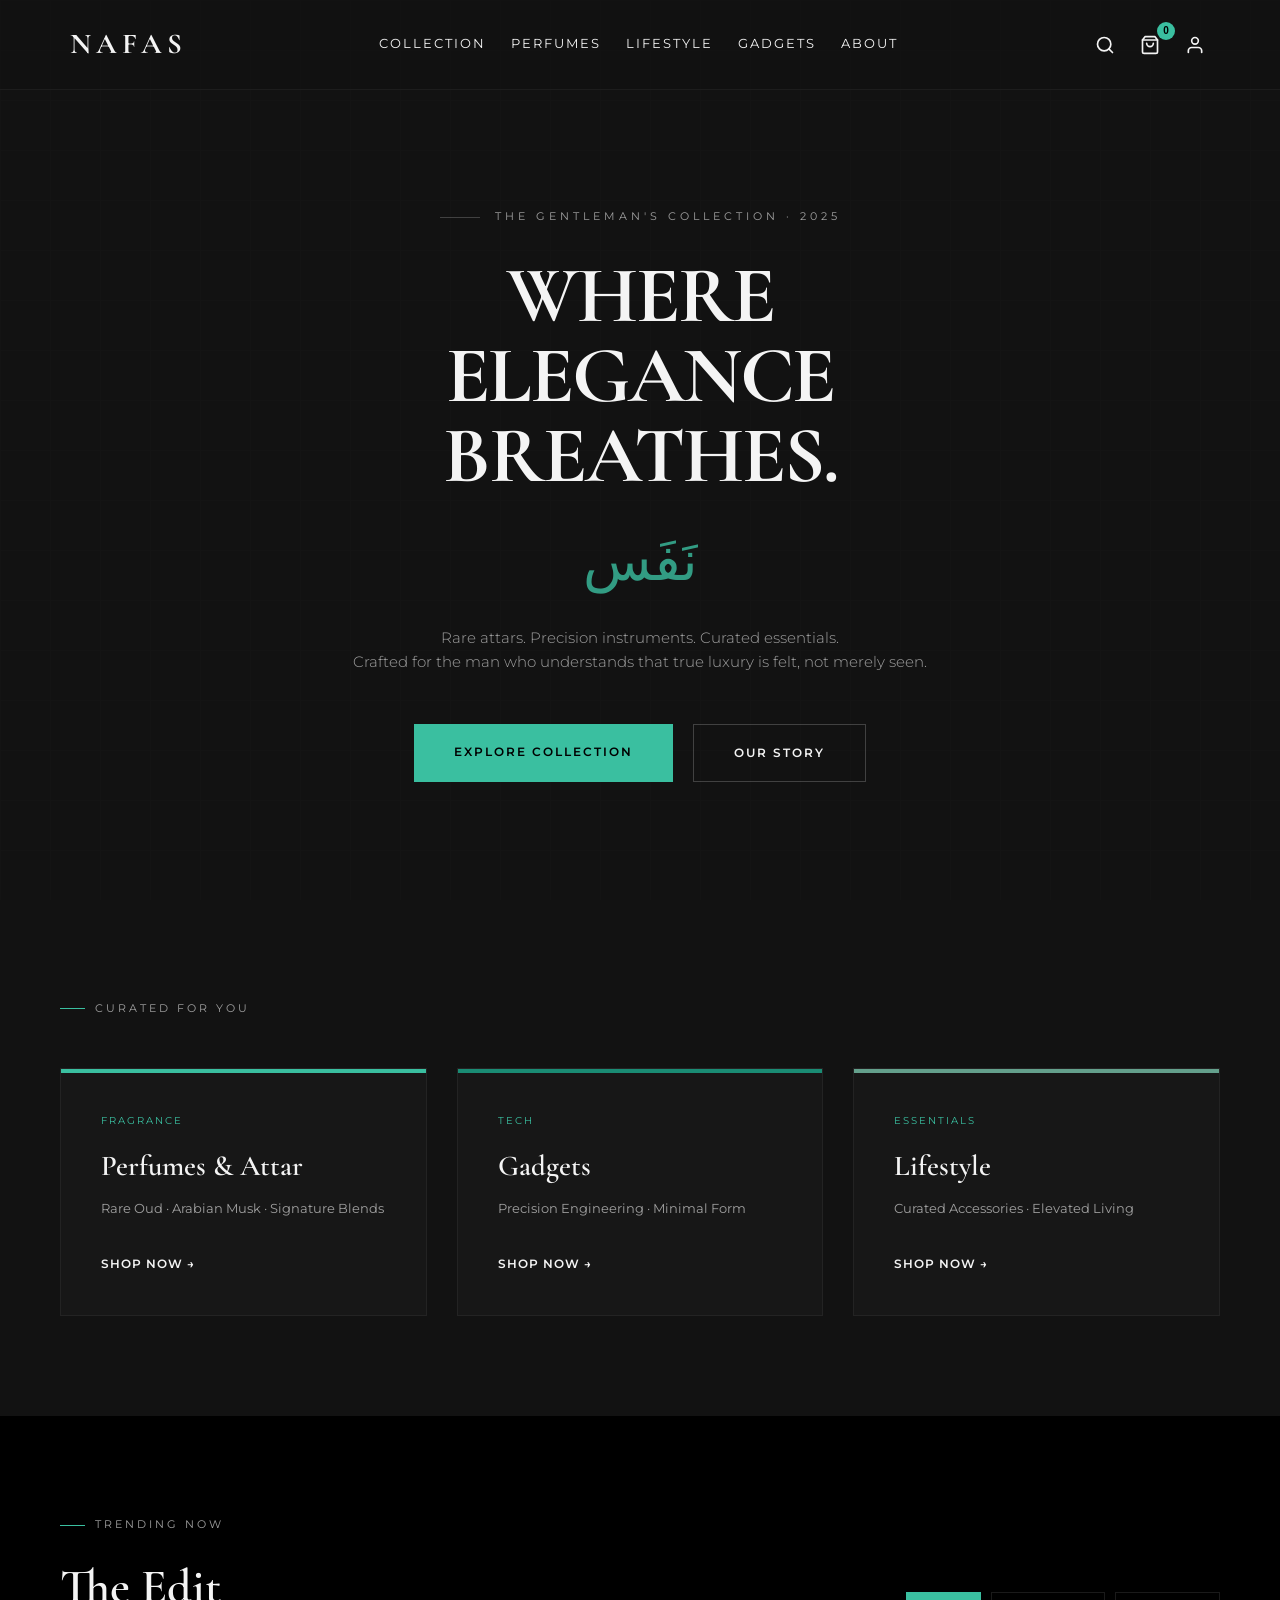
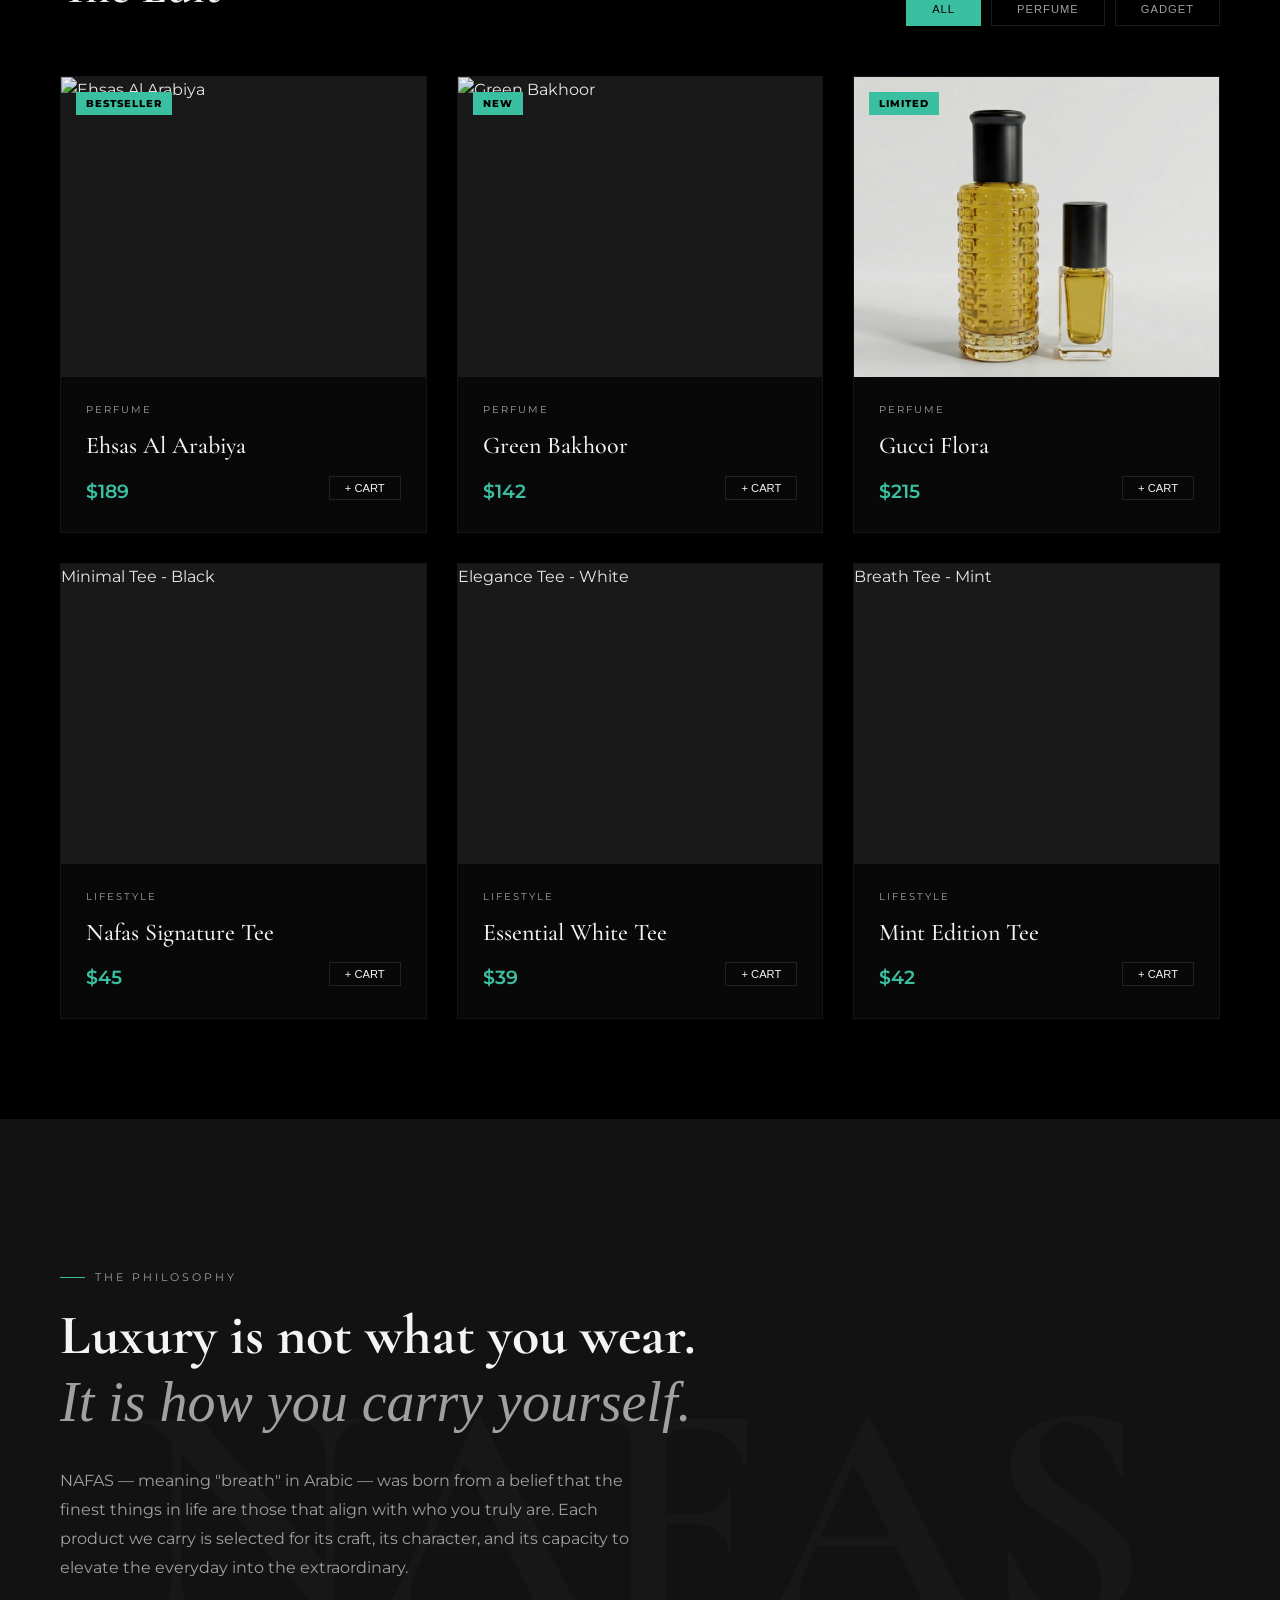
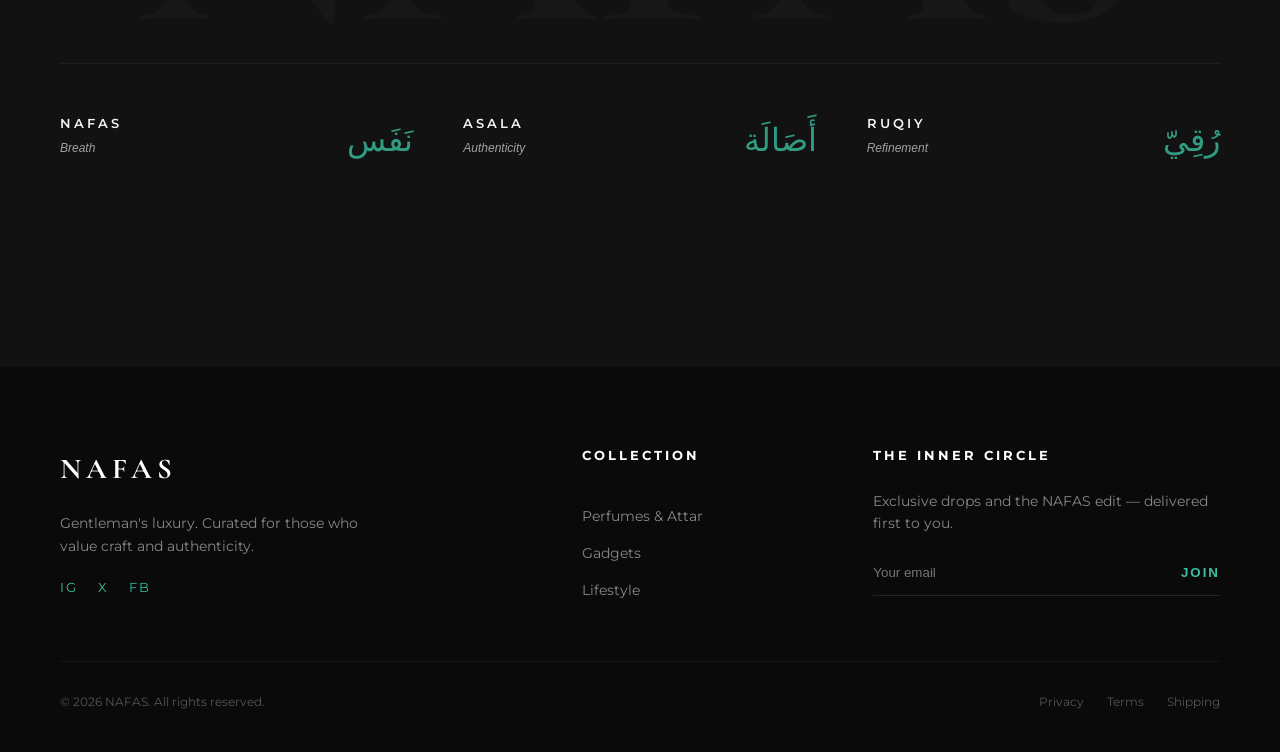
==== commit 06b2b18c: "new update" ====
--- a/index.html
+++ b/index.html
@@ -14,46 +14,71 @@
 <body>
 
     <header id="header">
-        <div class="logo">
-            <span class="logo-name">NAFAS</span>
-            <span class="logo-tag">GENTLEMAN'S LUXURY</span>
-        </div>
-        <nav>
+        <div class="header-container">
+
+            <button class="burger-menu" id="burger-menu" aria-label="Toggle menu">
+                <span></span>
+                <span></span>
+                <span></span>
+            </button>
+
+            <div class="logo">
+                <span class="logo-name">NAFAS</span>
+            </div>
+
+            <nav class="pc-nav">
+                <a href="#products">Collection</a>
+                <a href="#products">Perfumes</a>
+                <a href="#products">Lifestyle</a>
+                <a href="#products">Gadgets</a>
+                <a href="#about">About</a>
+            </nav>
+
+            <div class="header-icons-group">
+                <div class="header-icons">
+                    <button class="icon-btn" title="Search">
+                        <svg width="20" height="20" viewBox="0 0 24 24" fill="none" stroke="currentColor"
+                            stroke-width="2" stroke-linecap="round" stroke-linejoin="round">
+                            <circle cx="11" cy="11" r="8"></circle>
+                            <line x1="21" y1="21" x2="16.65" y2="16.65"></line>
+                        </svg>
+                    </button>
+
+                    <button class="icon-btn" id="cart-open-btn" title="Cart" style="position: relative;">
+                        <svg width="20" height="20" viewBox="0 0 24 24" fill="none" stroke="currentColor"
+                            stroke-width="2" stroke-linecap="round" stroke-linejoin="round">
+                            <path d="M6 2 3 6v14a2 2 0 0 0 2 2h14a2 2 0 0 0 2-2V6l-3-4Z"></path>
+                            <line x1="3" y1="6" x2="21" y2="6"></line>
+                            <path d="M16 10a4 4 0 0 1-8 0"></path>
+                        </svg>
+                        <span id="cart-badge"
+                            style="position: absolute; top: -8px; right: -10px; background: #3ABFA0; color: #000; font-size: 10px; font-weight: bold; min-width: 18px; height: 18px; border-radius: 50%; display: flex; align-items: center; justify-content: center; z-index: 10;">0</span>
+                    </button>
+
+                    <button class="icon-btn" title="Account">
+                        <svg width="20" height="20" viewBox="0 0 24 24" fill="none" stroke="currentColor"
+                            stroke-width="2" stroke-linecap="round" stroke-linejoin="round">
+                            <path d="M20 21v-2a4 4 0 0 0-4-4H8a4 4 0 0 0-4 4v2"></path>
+                            <circle cx="12" cy="7" r="4"></circle>
+                        </svg>
+                    </button>
+                </div>
+            </div>
+        </div>
+    </header>
+
+    <div class="mobile-side-menu" id="mobile-side-menu">
+        <button class="close-menu" id="close-menu">&times;</button>
+        <div class="side-menu-logo">NAFAS</div>
+        <nav class="side-nav">
             <a href="#products">Collection</a>
             <a href="#products">Perfumes</a>
             <a href="#products">Lifestyle</a>
             <a href="#products">Gadgets</a>
             <a href="#about">About</a>
         </nav>
-        <div class="header-icons">
-            <button class="icon-btn" title="Search">
-                <svg width="20" height="20" viewBox="0 0 24 24" fill="none" stroke="currentColor" stroke-width="2"
-                    stroke-linecap="round" stroke-linejoin="round">
-                    <circle cx="11" cy="11" r="8"></circle>
-                    <line x1="21" y1="21" x2="16.65" y2="16.65"></line>
-                </svg>
-            </button>
-
-            <button class="icon-btn" id="cart-open-btn" title="Cart" style="position: relative;">
-                <svg width="20" height="20" viewBox="0 0 24 24" fill="none" stroke="currentColor" stroke-width="2"
-                    stroke-linecap="round" stroke-linejoin="round">
-                    <path d="M6 2 3 6v14a2 2 0 0 0 2 2h14a2 2 0 0 0 2-2V6l-3-4Z"></path>
-                    <line x1="3" y1="6" x2="21" y2="6"></line>
-                    <path d="M16 10a4 4 0 0 1-8 0"></path>
-                </svg>
-                <span id="cart-badge"
-                    style="position: absolute; top: -8px; right: -10px; background: #3ABFA0; color: #000; font-size: 10px; font-weight: bold; min-width: 18px; height: 18px; border-radius: 50%; display: flex; align-items: center; justify-content: center; z-index: 10;">0</span>
-            </button>
-
-            <button class="icon-btn" title="Account">
-                <svg width="20" height="20" viewBox="0 0 24 24" fill="none" stroke="currentColor" stroke-width="2"
-                    stroke-linecap="round" stroke-linejoin="round">
-                    <path d="M20 21v-2a4 4 0 0 0-4-4H8a4 4 0 0 0-4 4v2"></path>
-                    <circle cx="12" cy="7" r="4"></circle>
-                </svg>
-            </button>
-        </div>
-    </header>
+    </div>
+    <div class="menu-overlay" id="menu-overlay"></div>
 
     <section class="hero" id="home">
         <div class="hero-grid-bg"></div>
@@ -251,38 +276,38 @@
     </section>
 
     <footer id="main-footer">
-    <div class="container">
-        <div class="footer-grid">
-            <div class="footer-brand">
-                <h2 class="logo-name">NAFAS</h2>
-                <p>Gentleman's luxury. Curated for those who value craft and authenticity.</p>
-                <div class="social-links">
-                    <a href="#">IG</a> <a href="#">X</a> <a href="#">FB</a>
-                </div>
-            </div>
-            <div class="footer-links">
-                <h4>COLLECTION</h4>
-                <a href="#">Perfumes & Attar</a>
-                <a href="#">Gadgets</a>
-                <a href="#">Lifestyle</a>
-            </div>
-            <div class="footer-newsletter">
-                <h4>THE INNER CIRCLE</h4>
-                <p>Exclusive drops and the NAFAS edit — delivered first to you.</p>
-                <div class="subscribe-box">
-                    <input type="email" placeholder="Your email">
-                    <button class="btn-sub">JOIN</button>
-                </div>
-            </div>
-        </div>
-        <div class="footer-bottom">
-            <p>&copy; 2026 NAFAS. All rights reserved.</p>
-            <div class="footer-legal">
-                <a href="#">Privacy</a> <a href="#">Terms</a> <a href="#">Shipping</a>
-            </div>
-        </div>
-    </div>
-</footer>
+        <div class="container">
+            <div class="footer-grid">
+                <div class="footer-brand">
+                    <h2 class="logo-name">NAFAS</h2>
+                    <p>Gentleman's luxury. Curated for those who value craft and authenticity.</p>
+                    <div class="social-links">
+                        <a href="#">IG</a> <a href="#">X</a> <a href="#">FB</a>
+                    </div>
+                </div>
+                <div class="footer-links">
+                    <h4>COLLECTION</h4>
+                    <a href="#">Perfumes & Attar</a>
+                    <a href="#">Gadgets</a>
+                    <a href="#">Lifestyle</a>
+                </div>
+                <div class="footer-newsletter">
+                    <h4>THE INNER CIRCLE</h4>
+                    <p>Exclusive drops and the NAFAS edit — delivered first to you.</p>
+                    <div class="subscribe-box">
+                        <input type="email" placeholder="Your email">
+                        <button class="btn-sub">JOIN</button>
+                    </div>
+                </div>
+            </div>
+            <div class="footer-bottom">
+                <p>&copy; 2026 NAFAS. All rights reserved.</p>
+                <div class="footer-legal">
+                    <a href="#">Privacy</a> <a href="#">Terms</a> <a href="#">Shipping</a>
+                </div>
+            </div>
+        </div>
+    </footer>
 
     <script src="script.js"></script>
 </body>
--- a/style.css
+++ b/style.css
@@ -612,70 +612,213 @@
    RESPONSIVE DESIGN (FOR MOBILE & TABLET)
 =================================================== */
 
+/* ===================================================
+   RESPONSIVE DESIGN (FOR MOBILE & TABLET)
+=================================================== */
+
+/* ===================================================
+   MOBILE RESPONSIVE (PC থাকবে অরিজিনাল)
+=================================================== */
+
+/* ===================================================
+   RESPONSIVE DESIGN (PC থাকবে অরিজিনাল)
+=================================================== */
+
+/* পিসির জন্য ডিফল্ট স্টাইল (পিসিতে কোনো পরিবর্তন হবে না) */
+#header {
+    transition: 0.3s ease-in-out;
+}
+
+.header-container {
+    max-width: 1200px;
+    width: 100%;
+    /* এই জাদুকরী লাইনটাই মিসিং ছিল! */
+    margin: 0 auto;
+    display: flex;
+    justify-content: space-between;
+    align-items: center;
+    padding: 20px 30px;
+    /* দুপাশে সুন্দর গ্যাপ রাখার জন্য */
+}
+
+.pc-nav {
+    display: flex;
+    gap: 30px;
+}
+
+.pc-nav a {
+    text-decoration: none;
+    color: #fff;
+    font-size: 0.9rem;
+    text-transform: uppercase;
+    letter-spacing: 1px;
+}
+
+/* হ্যামবার্গার আর সাইড মেনু পিসিতে লুকানো থাকবে */
+.burger-menu,
+.mobile-side-menu,
+.menu-overlay {
+    display: none;
+}
+
+
+/* 📱 মোবাইলের জন্য ম্যাজিক কোড */
 @media (max-width: 768px) {
-
-    /* সাইড স্ক্রল ফিক্স */
-    html,
-    body {
-        overflow-x: hidden;
-        width: 100%;
-        position: relative;
-    }
-
-    /* মোবাইল হেডার এডজাস্টমেন্ট */
     #header {
         height: auto !important;
         padding: 10px 0 !important;
     }
 
     .header-container {
-        flex-direction: column !important;
-        gap: 10px;
+        display: grid !important;
+        /* HTML চেঞ্জ না করেই CSS গ্রিড দিয়ে পজিশন */
+        grid-template-columns: auto 1fr auto;
+        /* কলাম ১: বার্গার, ২: লোগো, ৩: আইকন */
+        grid-template-rows: auto auto;
+        /* দুইটা সারি */
+        gap: 15px;
         padding: 0 15px;
     }
 
-    /* আইকনগুলোকে লোগোর ডানে ফিক্সড রাখা */
+    /* ১. হ্যামবার্গার বার্গার বামে */
+    .burger-menu {
+        grid-column: 1 / 2;
+        grid-row: 1 / 2;
+        display: flex !important;
+        /* পিসিতে লুকানো বার্গার এখানে দেখাবে */
+        flex-direction: column;
+        gap: 5px;
+        background: none;
+        border: none;
+        cursor: pointer;
+        padding: 0;
+    }
+
+    .burger-menu span {
+        width: 25px;
+        height: 2px;
+        background-color: #fff;
+        display: block;
+        transition: 0.3s;
+    }
+
+    /* ২. লোগো মাঝে */
+    .logo {
+        grid-column: 2 / 3;
+        grid-row: 1 / 2;
+        text-align: center;
+        margin: 0;
+    }
+
+    .logo-name {
+        font-size: 1.4rem;
+        letter-spacing: 2px;
+    }
+
+    /* ৩. আইকন গ্রুপ ডানে */
+    .header-icons-group {
+        grid-column: 3 / 4;
+        grid-row: 1 / 2;
+        display: flex;
+        justify-content: flex-end;
+        align-items: center;
+    }
+
     .header-icons {
+        display: flex;
+        gap: 15px;
+        align-items: center;
+    }
+
+    /* পিসি ন্যাভ লুকানো থাকবে */
+    .pc-nav {
+        display: none !important;
+    }
+
+    /* ৪. মোবাইলের সাইড ড্রয়ার মেনু স্টাইল */
+    .mobile-side-menu {
+        display: block !important;
+        position: fixed;
+        top: 0;
+        left: -250px;
+        /* স্ক্রিনের বামে লুকানো থাকবে */
+        width: 250px;
+        height: 100%;
+        background-color: #0a0a0a;
+        z-index: 2000;
+        padding: 30px;
+        transition: left 0.3s ease-in-out;
+        /* স্লাইডিং এনিমেশন */
+        box-shadow: 2px 0 10px rgba(0, 0, 0, 0.5);
+    }
+
+    .mobile-side-menu.open {
+        left: 0;
+    }
+
+    /* মেনু ওপেন হলে বাম পাশ থেকে আসবে */
+
+    .close-menu {
         position: absolute;
+        top: 15px;
         right: 15px;
-        top: 15px;
-        gap: 15px;
-    }
-
-    .logo-name {
+        background: none;
+        border: none;
+        color: var(--text-muted);
+        font-size: 24px;
+        cursor: pointer;
+    }
+
+    .side-menu-logo {
+        font-family: var(--font-header);
+        color: #fff;
         font-size: 1.2rem;
+        text-align: center;
+        margin-bottom: 40px;
+        letter-spacing: 2px;
+    }
+
+    .side-nav {
+        display: flex;
+        flex-direction: column;
+        gap: 20px;
+    }
+
+    .side-nav a {
+        text-decoration: none;
+        color: #fff;
+        font-size: 0.85rem;
+        text-transform: uppercase;
+        letter-spacing: 1.5px;
+        transition: 0.3s;
+    }
+
+    .side-nav a:hover {
+        color: var(--mint);
+    }
+
+    /* ওভারলে স্টাইল */
+    .menu-overlay {
+        display: none !important;
+        position: fixed;
+        top: 0;
+        left: 0;
         width: 100%;
-        text-align: left;
-    }
-
-    /* অ্যান্ড্রয়েড স্টাইল স্লাইডিং মেনু */
-    .nav-center {
-        display: flex !important;
-        width: 100vw;
-        overflow-x: auto;
-        white-space: nowrap;
-        padding: 10px 20px;
-        gap: 25px;
-        scrollbar-width: none;
-        border-top: 1px solid rgba(255, 255, 255, 0.05);
-    }
-
-    .nav-center::-webkit-scrollbar {
-        display: none;
-    }
-
-    .nav-center a {
-        font-size: 0.75rem;
-        letter-spacing: 1.5px;
-        flex-shrink: 0;
-        color: #fff;
-    }
-
-    /* হিরো ও গ্রিড ফিক্স */
+        height: 100%;
+        background-color: rgba(0, 0, 0, 0.7);
+        z-index: 1500;
+        backdrop-filter: blur(5px);
+    }
+
+    .menu-overlay.open {
+        display: block !important;
+    }
+
+    /* হিরো সেকশন ফিক্স */
     .hero {
-        padding-top: 140px;
-        text-align: center;
-    }
+        padding-top: 100px !important;
+    }
+
 
     .hero-title {
         font-size: 2.2rem;
@@ -684,6 +827,7 @@
 
     .product-grid {
         grid-template-columns: 1fr;
+        /* এক কলামে প্রোডাক্ট */
         gap: 30px;
     }
 
@@ -701,10 +845,18 @@
     }
 }
 
-
+/* ===================================================
+   UTILITY CLASSES (এই অংশটি মিডিয়া কুয়েরির বাইরে থাকবে)
+=================================================== */
+
+/* প্রোডাক্ট প্লেসহোল্ডার: এটি মূলত খালি প্রোডাক্ট কার্ডের টেক্সট স্টাইল */
 .product-placeholder {
     color: var(--text-muted);
     font-size: 0.9rem;
+    text-align: center;
+    padding: 40px 0;
+    border: 1px dashed rgba(255, 255, 255, 0.1);
+    width: 100%;
 }
 
 /* ৬. ফুটার */
@@ -734,21 +886,48 @@
     font-size: 0.9rem;
 }
 
-.social-links { display: flex; gap: 20px; }
-.social-links a { color: #3ABFA0; text-decoration: none; font-size: 0.8rem; letter-spacing: 2px; }
-
-.footer-links h4, .footer-newsletter h4 {
+.social-links {
+    display: flex;
+    gap: 20px;
+}
+
+.social-links a {
+    color: #3ABFA0;
+    text-decoration: none;
+    font-size: 0.8rem;
+    letter-spacing: 2px;
+}
+
+.footer-links h4,
+.footer-newsletter h4 {
     font-size: 0.8rem;
     letter-spacing: 3px;
     margin-bottom: 25px;
     color: #fff;
 }
 
-.footer-links { display: flex; flex-direction: column; gap: 15px; }
-.footer-links a { color: #888; text-decoration: none; font-size: 0.85rem; transition: 0.3s; }
-.footer-links a:hover { color: #3ABFA0; }
-
-.footer-newsletter p { color: #888; font-size: 0.85rem; margin-bottom: 20px; }
+.footer-links {
+    display: flex;
+    flex-direction: column;
+    gap: 15px;
+}
+
+.footer-links a {
+    color: #888;
+    text-decoration: none;
+    font-size: 0.85rem;
+    transition: 0.3s;
+}
+
+.footer-links a:hover {
+    color: #3ABFA0;
+}
+
+.footer-newsletter p {
+    color: #888;
+    font-size: 0.85rem;
+    margin-bottom: 20px;
+}
 
 .subscribe-box {
     display: flex;
@@ -784,13 +963,38 @@
     color: #555;
 }
 
-.footer-legal a { color: #555; text-decoration: none; margin-left: 20px; }
+.footer-legal a {
+    color: #555;
+    text-decoration: none;
+    margin-left: 20px;
+}
 
 @media (max-width: 768px) {
-    .footer-grid { grid-template-columns: 1fr; gap: 40px; text-align: center; }
-    .footer-brand p { margin: 20px auto; }
-    .social-links { justify-content: center; }
-    .subscribe-box { max-width: 300px; margin: 0 auto; }
-    .footer-bottom { flex-direction: column; gap: 20px; }
-    .footer-legal a { margin: 0 10px; }
-}
+    .footer-grid {
+        grid-template-columns: 1fr;
+        gap: 40px;
+        text-align: center;
+    }
+
+    .footer-brand p {
+        margin: 20px auto;
+    }
+
+    .social-links {
+        justify-content: center;
+    }
+
+    .subscribe-box {
+        max-width: 300px;
+        margin: 0 auto;
+    }
+
+    .footer-bottom {
+        flex-direction: column;
+        gap: 20px;
+    }
+
+    .footer-legal a {
+        margin: 0 10px;
+    }
+}
